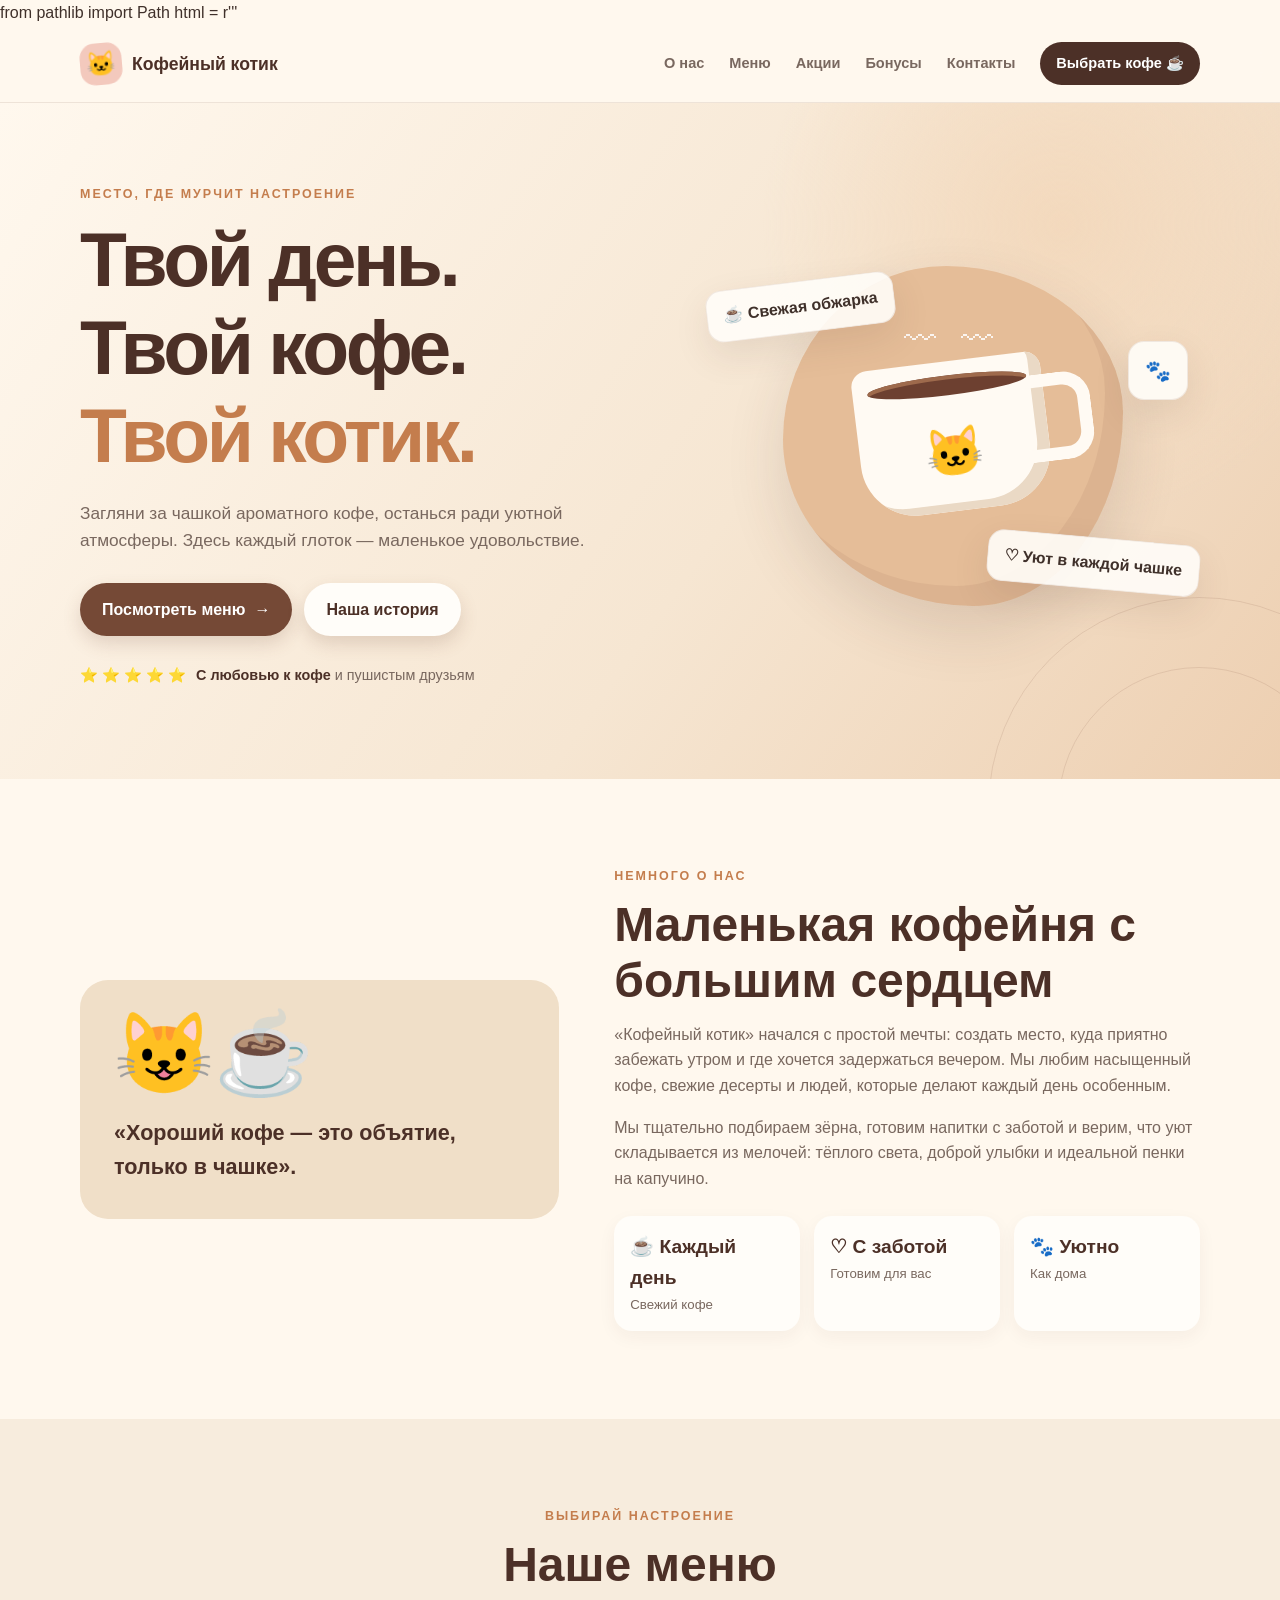
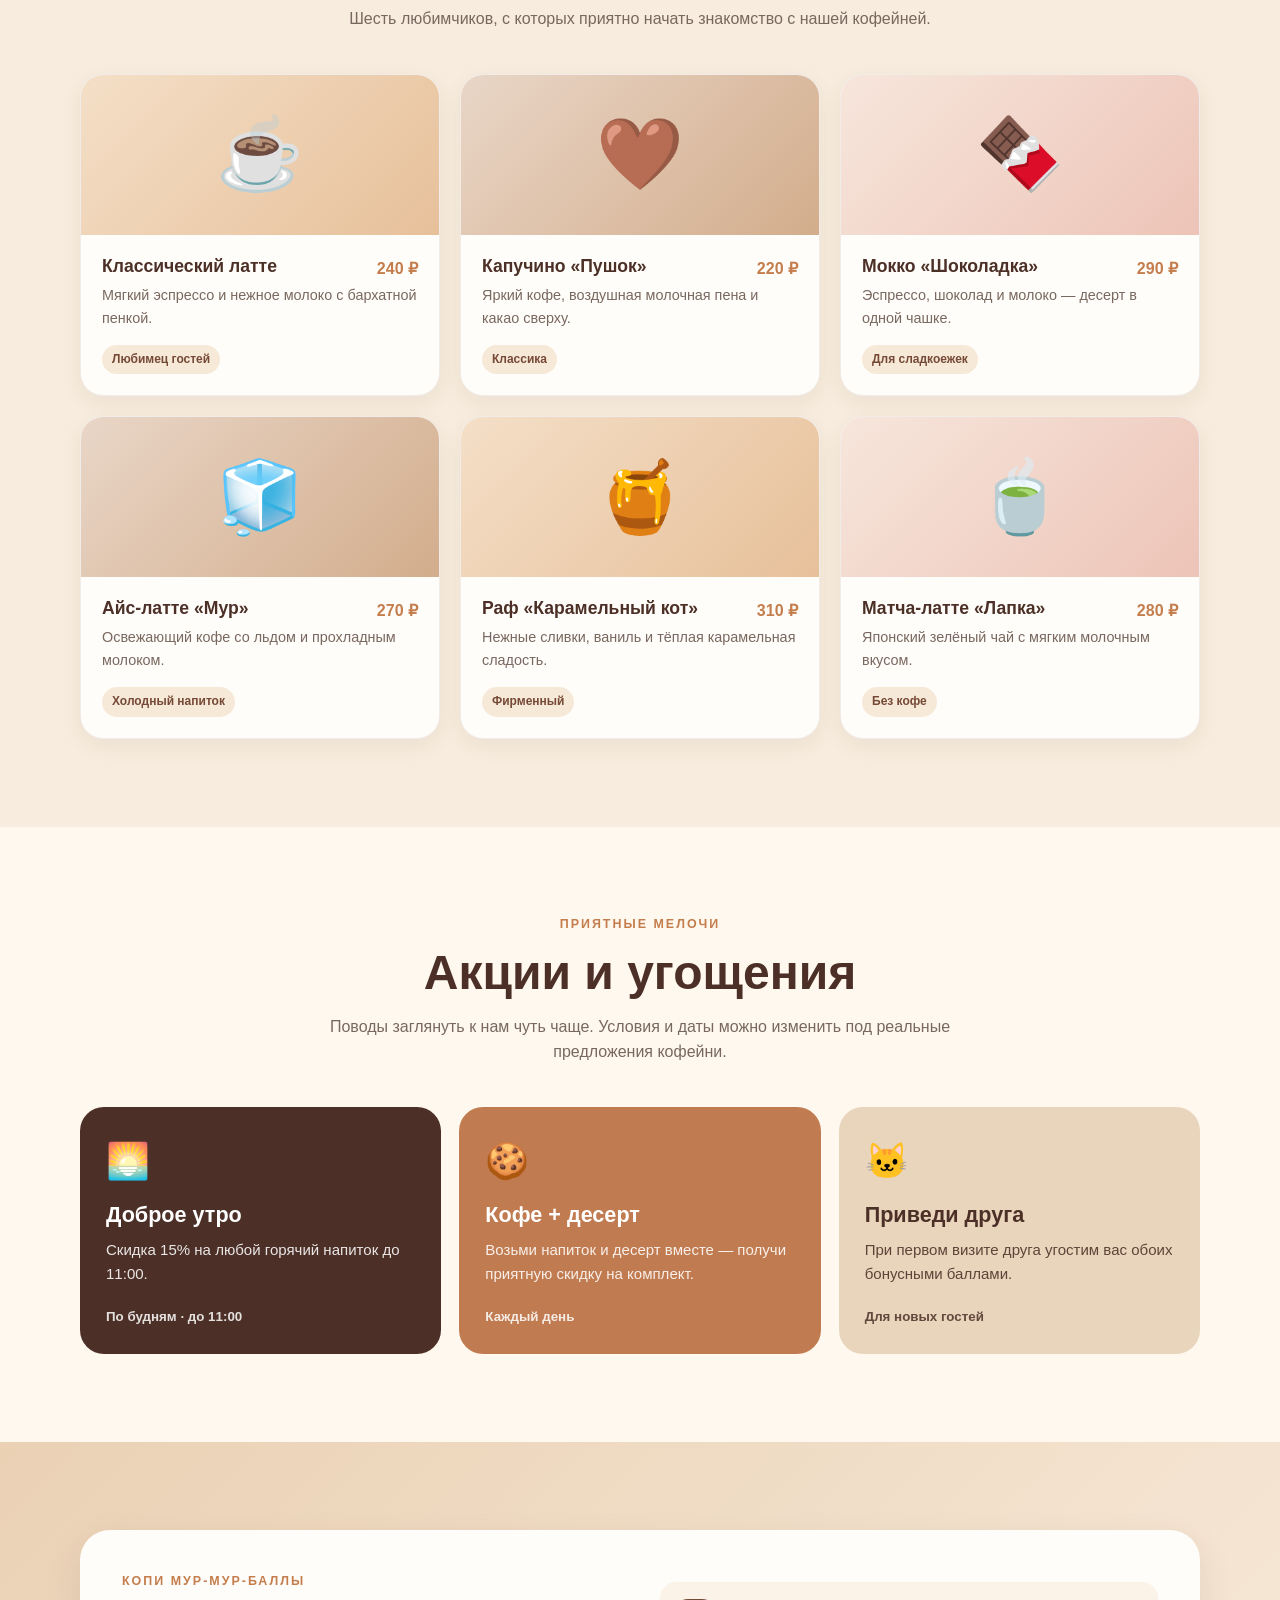
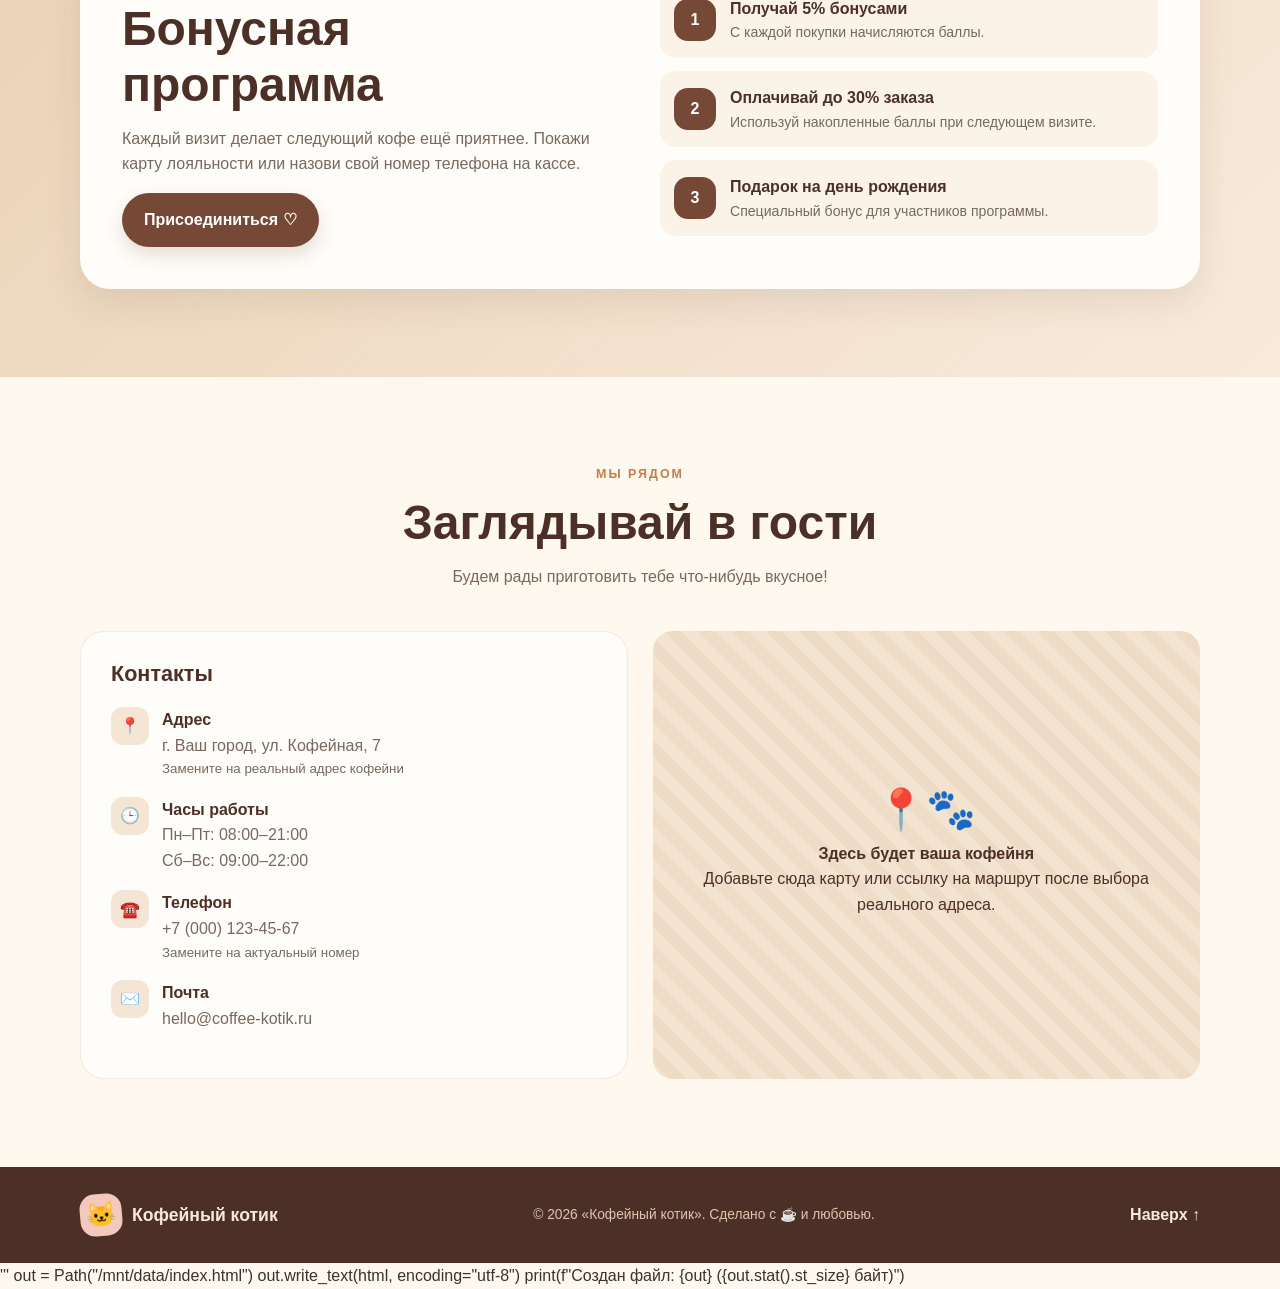
==== index.html @ dae05021 "Исходная версия сайта" ====
from pathlib import Path

html = r'''<!DOCTYPE html>
<html lang="ru">
<head>
  <meta charset="UTF-8">
  <meta name="viewport" content="width=device-width, initial-scale=1.0">
  <meta name="description" content="Кофейный котик — уютная кофейня с ароматным кофе, десертами и бонусами для гостей.">
  <meta name="theme-color" content="#fff8ee">
  <meta property="og:title" content="Кофейный котик — кофе с характером">
  <meta property="og:description" content="Кофейный котик — уютная кофейня с ароматным кофе, десертами и бонусами для гостей.">
  <meta property="og:type" content="website">
  <link rel="icon" href="data:image/svg+xml,<svg xmlns=%22http://www.w3.org/2000/svg%22 viewBox=%220 0 100 100%22><text y=%22.9em%22 font-size=%2290%22>🐱</text></svg>">
  <title>Кофейный котик — кофе с характером</title>
  <style>
    :root {
      --cream: #fff8ee;
      --beige: #f0dfc8;
      --sand: #e3c6a3;
      --brown: #4c3027;
      --coffee: #754936;
      --caramel: #c47d4d;
      --pink: #f3c9bd;
      --text: #3f302a;
      --muted: #79685f;
      --white: #fffdf9;
      --shadow: 0 14px 36px rgba(76, 48, 39, .10);
    }

    * { box-sizing: border-box; }
    html { scroll-behavior: smooth; scroll-padding-top: 88px; }
    body {
      margin: 0;
      background: var(--cream);
      color: var(--text);
      font-family: "Trebuchet MS", Arial, sans-serif;
      line-height: 1.6;
    }
    a { color: inherit; text-decoration: none; }
    button, a { -webkit-tap-highlight-color: transparent; }
    :focus-visible { outline: 3px solid var(--caramel); outline-offset: 3px; }
    .container { width: min(1120px, calc(100% - 40px)); margin: 0 auto; }
    .section { padding: 88px 0; }
    .section-heading { max-width: 650px; margin: 0 auto 42px; text-align: center; }
    .eyebrow {
      display: inline-block; margin-bottom: 10px; color: var(--caramel);
      font-size: .78rem; font-weight: 800; letter-spacing: .16em; text-transform: uppercase;
    }
    h1, h2, h3, p { margin-top: 0; }
    h1, h2, h3 { line-height: 1.15; }
    h2 { margin-bottom: 14px; color: var(--brown); font-size: clamp(2rem, 4vw, 3rem); }
    .section-heading p { color: var(--muted); margin-bottom: 0; }
    .btn {
      display: inline-flex; align-items: center; justify-content: center; gap: 9px;
      padding: 14px 22px; border: 0; border-radius: 999px;
      background: var(--coffee); color: white; font-weight: 800; cursor: pointer;
      box-shadow: 0 8px 18px rgba(117, 73, 54, .18);
      transition: transform .25s ease, background .25s ease, box-shadow .25s ease;
    }
    .btn:hover { transform: translateY(-3px); background: var(--brown); box-shadow: 0 12px 24px rgba(76,48,39,.22); }
    .btn-light { background: var(--white); color: var(--brown); }
    .btn-light:hover { background: var(--beige); color: var(--brown); }
    .site-header {
      position: sticky; top: 0; z-index: 1000; background: rgba(255,248,238,.94);
      border-bottom: 1px solid rgba(117,73,54,.12); backdrop-filter: blur(14px);
    }
    .nav-wrap { min-height: 76px; display: flex; align-items: center; justify-content: space-between; gap: 24px; }
    .brand { display: inline-flex; align-items: center; gap: 10px; color: var(--brown); font-size: 1.1rem; font-weight: 900; white-space: nowrap; }
    .brand-mark {
      display: grid; place-items: center; width: 42px; height: 42px; border-radius: 15px;
      background: var(--pink); font-size: 1.5rem; transform: rotate(-5deg);
    }
    .nav-links { display: flex; align-items: center; gap: clamp(12px, 2vw, 25px); }
    .nav-links a { font-size: .91rem; font-weight: 700; color: var(--muted); transition: color .2s ease; }
    .nav-links a:hover { color: var(--caramel); }
    .nav-links .nav-cta { padding: 10px 16px; border-radius: 99px; background: var(--brown); color: white; }
    .nav-links .nav-cta:hover { background: var(--caramel); color: #fff; }
    .hero {
      position: relative; overflow: hidden; padding: 82px 0 92px;
      background: radial-gradient(circle at 83% 18%, #f3d9bd 0, transparent 25%),
                  linear-gradient(125deg, #fff8ee 0%, #f6e6d2 58%, #edcfb1 100%);
    }
    .hero::before, .hero::after {
      position: absolute; content: ""; border: 1px solid rgba(117,73,54,.13); border-radius: 50%;
      pointer-events: none;
    }
    .hero::before { width: 420px; height: 420px; right: -130px; bottom: -240px; }
    .hero::after { width: 280px; height: 280px; right: -60px; bottom: -170px; }
    .hero-grid { display: grid; grid-template-columns: 1.08fr .92fr; align-items: center; gap: 45px; position: relative; z-index: 1; }
    .hero h1 { max-width: 650px; margin-bottom: 20px; color: var(--brown); font-size: clamp(2.8rem, 6vw, 5.3rem); letter-spacing: -.045em; }
    .hero h1 span { color: var(--caramel); }
    .hero-copy { max-width: 520px; margin-bottom: 28px; color: var(--muted); font-size: 1.08rem; }
    .hero-actions { display: flex; flex-wrap: wrap; gap: 12px; }
    .hero-note { display: flex; align-items: center; gap: 10px; margin-top: 28px; color: var(--muted); font-size: .9rem; }
    .hero-note strong { color: var(--brown); }
    .hero-art { min-height: 390px; display: grid; place-items: center; position: relative; }
    .coffee-illustration {
      width: min(340px, 82vw); aspect-ratio: 1; display: grid; place-items: center;
      position: relative; border-radius: 48% 52% 44% 56% / 51% 43% 57% 49%;
      background: #e5bd98; box-shadow: inset -18px -20px 0 rgba(117,73,54,.08), 0 24px 60px rgba(76,48,39,.14);
      animation: float 5s ease-in-out infinite;
    }
    .cup { position: relative; width: 190px; height: 150px; border-radius: 16px 16px 55px 55px; background: #fffaf3; box-shadow: inset -12px -8px 0 #ead9c5; transform: rotate(-7deg); }
    .cup::before { content: ""; position: absolute; right: -46px; top: 24px; width: 55px; height: 62px; border: 13px solid #fffaf3; border-left: 0; border-radius: 0 28px 28px 0; }
    .cup::after { content: ""; position: absolute; top: 14px; left: 15px; right: 15px; height: 20px; border-radius: 50%; background: #6d4030; box-shadow: inset 0 4px 0 #9e6a4c; }
    .cat-face { position: absolute; top: 54px; left: 0; right: 0; text-align: center; font-size: 3rem; }
    .steam { position: absolute; top: 48px; left: 50%; color: rgba(255,255,255,.85); font-size: 2rem; letter-spacing: 8px; transform: translateX(-50%); }
    .floating-label { position: absolute; padding: 12px 16px; border: 1px solid rgba(117,73,54,.1); border-radius: 16px; background: rgba(255,253,249,.9); box-shadow: var(--shadow); font-weight: 800; }
    .label-one { top: 40px; left: 0; transform: rotate(-7deg); }
    .label-two { right: 0; bottom: 42px; transform: rotate(5deg); }
    .label-three { top: 100px; right: 12px; font-size: 1.3rem; }
    .about-grid { display: grid; grid-template-columns: .9fr 1.1fr; gap: 55px; align-items: center; }
    .about-card { padding: 34px; border-radius: 28px; background: var(--beige); position: relative; overflow: hidden; }
    .about-card .big-cat { font-size: 5rem; line-height: 1; }
    .about-card blockquote { margin: 22px 0 0; color: var(--brown); font-size: 1.35rem; font-weight: 800; }
    .about-copy p { color: var(--muted); }
    .features { display: grid; grid-template-columns: repeat(3, 1fr); gap: 14px; margin-top: 25px; }
    .feature { padding: 16px; border-radius: 18px; background: var(--white); box-shadow: 0 6px 18px rgba(76,48,39,.05); }
    .feature b { display: block; color: var(--brown); font-size: 1.2rem; }
    .feature span { color: var(--muted); font-size: .83rem; }
    .menu-section { background: #f7ecdd; }
    .menu-grid { display: grid; grid-template-columns: repeat(3, 1fr); gap: 20px; }
    .drink-card { overflow: hidden; border: 1px solid rgba(117,73,54,.09); border-radius: 23px; background: var(--white); box-shadow: 0 7px 22px rgba(76,48,39,.06); transition: transform .25s ease, box-shadow .25s ease; }
    .drink-card:hover { transform: translateY(-7px); box-shadow: var(--shadow); }
    .drink-art { height: 160px; display: grid; place-items: center; background: linear-gradient(135deg, #f4dfc7, #e7c09a); font-size: 4.4rem; }
    .drink-card:nth-child(2n) .drink-art { background: linear-gradient(135deg, #e9d6c7, #d3ad8c); }
    .drink-card:nth-child(3n) .drink-art { background: linear-gradient(135deg, #f7e6dc, #edc4b7); }
    .drink-info { padding: 21px; }
    .drink-title-row { display: flex; justify-content: space-between; align-items: start; gap: 12px; }
    .drink-info h3 { margin-bottom: 8px; color: var(--brown); font-size: 1.1rem; }
    .price { color: var(--caramel); font-weight: 900; white-space: nowrap; }
    .drink-info p { min-height: 48px; margin-bottom: 0; color: var(--muted); font-size: .9rem; }
    .tag { display: inline-block; margin-top: 13px; padding: 5px 10px; border-radius: 99px; background: #f7e9d8; color: var(--coffee); font-size: .75rem; font-weight: 800; }
    .promos-grid { display: grid; grid-template-columns: repeat(3, 1fr); gap: 18px; }
    .promo { min-height: 245px; display: flex; flex-direction: column; align-items: flex-start; padding: 26px; border-radius: 24px; background: var(--brown); color: white; overflow: hidden; position: relative; }
    .promo:nth-child(2) { background: #c17b50; }
    .promo:nth-child(3) { background: #e9d4bc; color: var(--brown); }
    .promo .promo-icon { font-size: 2.2rem; margin-bottom: 14px; }
    .promo h3 { margin-bottom: 10px; font-size: 1.35rem; }
    .promo p { margin-bottom: 0; opacity: .88; font-size: .94rem; }
    .promo small { margin-top: auto; padding-top: 20px; font-weight: 800; opacity: .85; }
    .loyalty { background: linear-gradient(135deg, #ead1b4, #f8ebdc); }
    .loyalty-box { display: grid; grid-template-columns: 1fr 1fr; align-items: center; gap: 40px; padding: 42px; border-radius: 30px; background: var(--white); box-shadow: var(--shadow); }
    .loyalty-box p { color: var(--muted); }
    .loyalty-list { display: grid; gap: 13px; }
    .loyalty-step { display: flex; gap: 14px; align-items: center; padding: 14px; border-radius: 16px; background: #fbf2e8; }
    .step-number { flex: 0 0 42px; width: 42px; height: 42px; display: grid; place-items: center; border-radius: 14px; background: var(--coffee); color: white; font-weight: 900; }
    .loyalty-step b { display: block; color: var(--brown); }
    .loyalty-step span { color: var(--muted); font-size: .88rem; }
    .contacts-grid { display: grid; grid-template-columns: 1fr 1fr; gap: 25px; }
    .contact-card { padding: 30px; border: 1px solid rgba(117,73,54,.1); border-radius: 24px; background: var(--white); }
    .contact-card h3 { margin-bottom: 20px; color: var(--brown); font-size: 1.35rem; }
    .contact-line { display: flex; gap: 13px; margin: 17px 0; color: var(--muted); }
    .contact-line .icon { flex: 0 0 38px; width: 38px; height: 38px; display: grid; place-items: center; border-radius: 12px; background: #f4e5d4; }
    .contact-line b { display: block; color: var(--brown); }
    .map-placeholder { min-height: 230px; display: grid; place-items: center; text-align: center; padding: 24px; border-radius: 20px; background: repeating-linear-gradient(45deg, #f3e4d2, #f3e4d2 12px, #eedcc7 12px, #eedcc7 24px); color: var(--brown); }
    .map-placeholder span { display: block; font-size: 2.5rem; }
    .footer { padding: 27px 0; background: var(--brown); color: #f8e9d8; }
    .footer .brand { color: #f8e9d8; }
    .footer-inner { display: flex; align-items: center; justify-content: space-between; gap: 18px; }
    .footer p { margin: 0; color: #ddc5b0; font-size: .86rem; }
    .footer a { font-weight: 800; }
    .footer a:hover { color: white; }
    .reveal { animation: rise-in .7s ease both; }
    @keyframes float { 0%,100% { transform: translateY(0) rotate(-2deg); } 50% { transform: translateY(-12px) rotate(2deg); } }
    @keyframes rise-in { from { opacity: 0; transform: translateY(18px); } to { opacity: 1; transform: translateY(0); } }

    @media (max-width: 900px) {
      html { scroll-padding-top: 120px; }
      .nav-wrap { align-items: flex-start; flex-direction: column; gap: 8px; padding: 13px 0; }
      .nav-links { width: 100%; gap: 17px; overflow-x: auto; padding: 3px 0 7px; }
      .nav-links a { white-space: nowrap; font-size: .86rem; }
      .hero-grid { grid-template-columns: 1fr  .8fr; gap: 20px; }
      .hero-art { min-height: 320px; }
      .menu-grid, .promos-grid { grid-template-columns: repeat(2, 1fr); }
      .promos-grid .promo:last-child { grid-column: 1 / -1; min-height: 200px; }
    }
    @media (max-width: 650px) {
      .container { width: min(100% - 28px, 520px); }
      .section { padding: 62px 0; }
      .nav-wrap { min-height: auto; }
      .brand { font-size: 1rem; }
      .brand-mark { width: 36px; height: 36px; }
      .nav-links { gap: 16px; }
      .nav-links .nav-cta { padding: 8px 12px; }
      .hero { padding: 55px 0 62px; }
      .hero-grid, .about-grid, .loyalty-box, .contacts-grid { grid-template-columns: 1fr; }
      .hero h1 { font-size: clamp(2.6rem, 12vw, 4rem); }
      .hero-copy { font-size: 1rem; }
      .hero-art { min-height: 300px; margin-top: 5px; }
      .coffee-illustration { width: 260px; }
      .cup { transform: scale(.82) rotate(-7deg); }
      .label-one { left: 2px; top: 22px; }
      .label-two { right: 0; bottom: 20px; }
      .label-three { right: 0; top: 62px; }
      .about-card { padding: 26px; }
      .features { gap: 8px; }
      .feature { padding: 12px; }
      .feature b { font-size: 1rem; }
      .feature span { font-size: .75rem; }
      .menu-grid, .promos-grid { grid-template-columns: 1fr; }
      .promos-grid .promo:last-child { grid-column: auto; }
      .drink-art { height: 145px; }
      .loyalty-box { padding: 24px; gap: 20px; }
      .contact-card { padding: 23px; }
      .footer-inner { align-items: flex-start; flex-direction: column; }
    }
    @media (prefers-reduced-motion: reduce) {
      *, *::before, *::after { scroll-behavior: auto !important; animation-duration: .01ms !important; animation-iteration-count: 1 !important; transition-duration: .01ms !important; }
    }
  </style>
</head>
<body>
  <header class="site-header">
    <div class="container nav-wrap">
      <a class="brand" href="#home" aria-label="Кофейный котик — на главную">
        <span class="brand-mark">🐱</span><span>Кофейный котик</span>
      </a>
      <nav class="nav-links" aria-label="Главная навигация">
        <a href="#about">О нас</a>
        <a href="#menu">Меню</a>
        <a href="#promotions">Акции</a>
        <a href="#loyalty">Бонусы</a>
        <a href="#contacts">Контакты</a>
        <a class="nav-cta" href="#menu">Выбрать кофе ☕</a>
      </nav>
    </div>
  </header>

  <main>
    <section class="hero" id="home">
      <div class="container hero-grid">
        <div class="reveal">
          <span class="eyebrow">Место, где мурчит настроение</span>
          <h1>Твой день.<br>Твой кофе.<br><span>Твой котик.</span></h1>
          <p class="hero-copy">Загляни за чашкой ароматного кофе, останься ради уютной атмосферы. Здесь каждый глоток — маленькое удовольствие.</p>
          <div class="hero-actions">
            <a class="btn" href="#menu">Посмотреть меню <span>→</span></a>
            <a class="btn btn-light" href="#about">Наша история</a>
          </div>
          <div class="hero-note"><span>⭐ ⭐ ⭐ ⭐ ⭐</span><span><strong>С любовью к кофе</strong> и пушистым друзьям</span></div>
        </div>
        <div class="hero-art" aria-label="Иллюстрация чашки кофе с котиком">
          <div class="coffee-illustration">
            <span class="steam">〰 〰</span>
            <div class="cup"><div class="cat-face">🐱</div></div>
          </div>
          <div class="floating-label label-one">☕ Свежая обжарка</div>
          <div class="floating-label label-two">♡ Уют в каждой чашке</div>
          <div class="floating-label label-three">🐾</div>
        </div>
      </div>
    </section>

    <section class="section" id="about">
      <div class="container about-grid">
        <div class="about-card">
          <div class="big-cat">😺☕</div>
          <blockquote>«Хороший кофе — это объятие, только в чашке».</blockquote>
        </div>
        <div class="about-copy">
          <span class="eyebrow">Немного о нас</span>
          <h2>Маленькая кофейня с большим сердцем</h2>
          <p>«Кофейный котик» начался с простой мечты: создать место, куда приятно забежать утром и где хочется задержаться вечером. Мы любим насыщенный кофе, свежие десерты и людей, которые делают каждый день особенным.</p>
          <p>Мы тщательно подбираем зёрна, готовим напитки с заботой и верим, что уют складывается из мелочей: тёплого света, доброй улыбки и идеальной пенки на капучино.</p>
          <div class="features">
            <div class="feature"><b>☕ Каждый день</b><span>Свежий кофе</span></div>
            <div class="feature"><b>♡ С заботой</b><span>Готовим для вас</span></div>
            <div class="feature"><b>🐾 Уютно</b><span>Как дома</span></div>
          </div>
        </div>
      </div>
    </section>

    <section class="section menu-section" id="menu">
      <div class="container">
        <div class="section-heading">
          <span class="eyebrow">Выбирай настроение</span>
          <h2>Наше меню</h2>
          <p>Шесть любимчиков, с которых приятно начать знакомство с нашей кофейней.</p>
        </div>
        <div class="menu-grid">
          <article class="drink-card">
            <div class="drink-art">☕</div>
            <div class="drink-info"><div class="drink-title-row"><h3>Классический латте</h3><span class="price">240 ₽</span></div><p>Мягкий эспрессо и нежное молоко с бархатной пенкой.</p><span class="tag">Любимец гостей</span></div>
          </article>
          <article class="drink-card">
            <div class="drink-art">🤎</div>
            <div class="drink-info"><div class="drink-title-row"><h3>Капучино «Пушок»</h3><span class="price">220 ₽</span></div><p>Яркий кофе, воздушная молочная пена и какао сверху.</p><span class="tag">Классика</span></div>
          </article>
          <article class="drink-card">
            <div class="drink-art">🍫</div>
            <div class="drink-info"><div class="drink-title-row"><h3>Мокко «Шоколадка»</h3><span class="price">290 ₽</span></div><p>Эспрессо, шоколад и молоко — десерт в одной чашке.</p><span class="tag">Для сладкоежек</span></div>
          </article>
          <article class="drink-card">
            <div class="drink-art">🧊</div>
            <div class="drink-info"><div class="drink-title-row"><h3>Айс-латте «Мур»</h3><span class="price">270 ₽</span></div><p>Освежающий кофе со льдом и прохладным молоком.</p><span class="tag">Холодный напиток</span></div>
          </article>
          <article class="drink-card">
            <div class="drink-art">🍯</div>
            <div class="drink-info"><div class="drink-title-row"><h3>Раф «Карамельный кот»</h3><span class="price">310 ₽</span></div><p>Нежные сливки, ваниль и тёплая карамельная сладость.</p><span class="tag">Фирменный</span></div>
          </article>
          <article class="drink-card">
            <div class="drink-art">🍵</div>
            <div class="drink-info"><div class="drink-title-row"><h3>Матча-латте «Лапка»</h3><span class="price">280 ₽</span></div><p>Японский зелёный чай с мягким молочным вкусом.</p><span class="tag">Без кофе</span></div>
          </article>
        </div>
      </div>
    </section>

    <section class="section" id="promotions">
      <div class="container">
        <div class="section-heading">
          <span class="eyebrow">Приятные мелочи</span>
          <h2>Акции и угощения</h2>
          <p>Поводы заглянуть к нам чуть чаще. Условия и даты можно изменить под реальные предложения кофейни.</p>
        </div>
        <div class="promos-grid">
          <article class="promo"><div class="promo-icon">🌅</div><h3>Доброе утро</h3><p>Скидка 15% на любой горячий напиток до 11:00.</p><small>По будням · до 11:00</small></article>
          <article class="promo"><div class="promo-icon">🍪</div><h3>Кофе + десерт</h3><p>Возьми напиток и десерт вместе — получи приятную скидку на комплект.</p><small>Каждый день</small></article>
          <article class="promo"><div class="promo-icon">🐱</div><h3>Приведи друга</h3><p>При первом визите друга угостим вас обоих бонусными баллами.</p><small>Для новых гостей</small></article>
        </div>
      </div>
    </section>

    <section class="section loyalty" id="loyalty">
      <div class="container loyalty-box">
        <div>
          <span class="eyebrow">Копи мур-мур-баллы</span>
          <h2>Бонусная программа</h2>
          <p>Каждый визит делает следующий кофе ещё приятнее. Покажи карту лояльности или назови свой номер телефона на кассе.</p>
          <a class="btn" href="#contacts">Присоединиться ♡</a>
        </div>
        <div class="loyalty-list">
          <div class="loyalty-step"><div class="step-number">1</div><div><b>Получай 5% бонусами</b><span>С каждой покупки начисляются баллы.</span></div></div>
          <div class="loyalty-step"><div class="step-number">2</div><div><b>Оплачивай до 30% заказа</b><span>Используй накопленные баллы при следующем визите.</span></div></div>
          <div class="loyalty-step"><div class="step-number">3</div><div><b>Подарок на день рождения</b><span>Специальный бонус для участников программы.</span></div></div>
        </div>
      </div>
    </section>

    <section class="section" id="contacts">
      <div class="container">
        <div class="section-heading">
          <span class="eyebrow">Мы рядом</span>
          <h2>Заглядывай в гости</h2>
          <p>Будем рады приготовить тебе что-нибудь вкусное!</p>
        </div>
        <div class="contacts-grid">
          <div class="contact-card">
            <h3>Контакты</h3>
            <div class="contact-line"><span class="icon">📍</span><div><b>Адрес</b>г. Ваш город, ул. Кофейная, 7 <br><small>Замените на реальный адрес кофейни</small></div></div>
            <div class="contact-line"><span class="icon">🕒</span><div><b>Часы работы</b>Пн–Пт: 08:00–21:00<br>Сб–Вс: 09:00–22:00</div></div>
            <div class="contact-line"><span class="icon">☎️</span><div><b>Телефон</b><a href="tel:+70001234567">+7 (000) 123-45-67</a> <br><small>Замените на актуальный номер</small></div></div>
            <div class="contact-line"><span class="icon">✉️</span><div><b>Почта</b><a href="mailto:hello@coffee-kotik.ru">hello@coffee-kotik.ru</a></div></div>
          </div>
          <div class="map-placeholder"><div><span>📍🐾</span><b>Здесь будет ваша кофейня</b><p>Добавьте сюда карту или ссылку на маршрут после выбора реального адреса.</p></div></div>
        </div>
      </div>
    </section>
  </main>

  <footer class="footer">
    <div class="container footer-inner">
      <a class="brand" href="#home"><span class="brand-mark">🐱</span><span>Кофейный котик</span></a>
      <p>© 2026 «Кофейный котик». Сделано с ☕ и любовью.</p>
      <a href="#home">Наверх ↑</a>
    </div>
  </footer>
</body>
</html>
'''

out = Path("/mnt/data/index.html")
out.write_text(html, encoding="utf-8")
print(f"Создан файл: {out} ({out.stat().st_size} байт)")
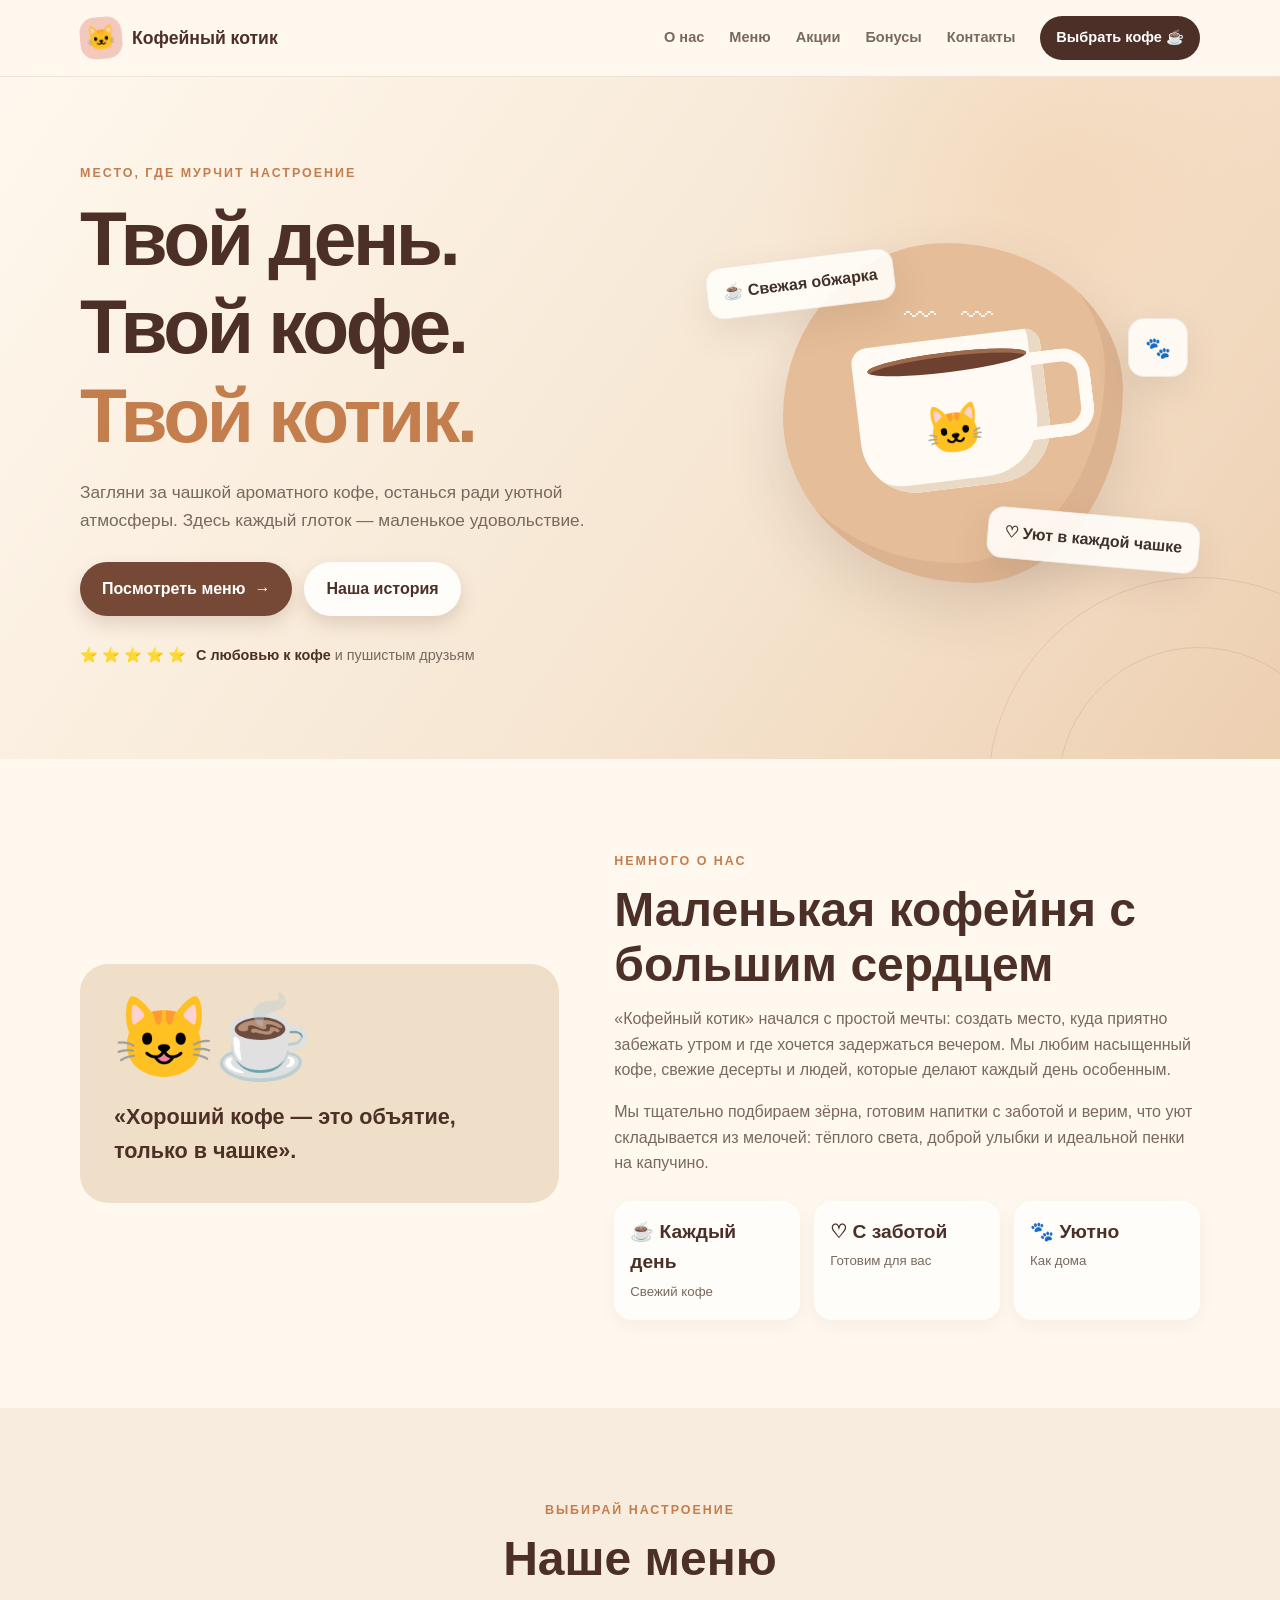
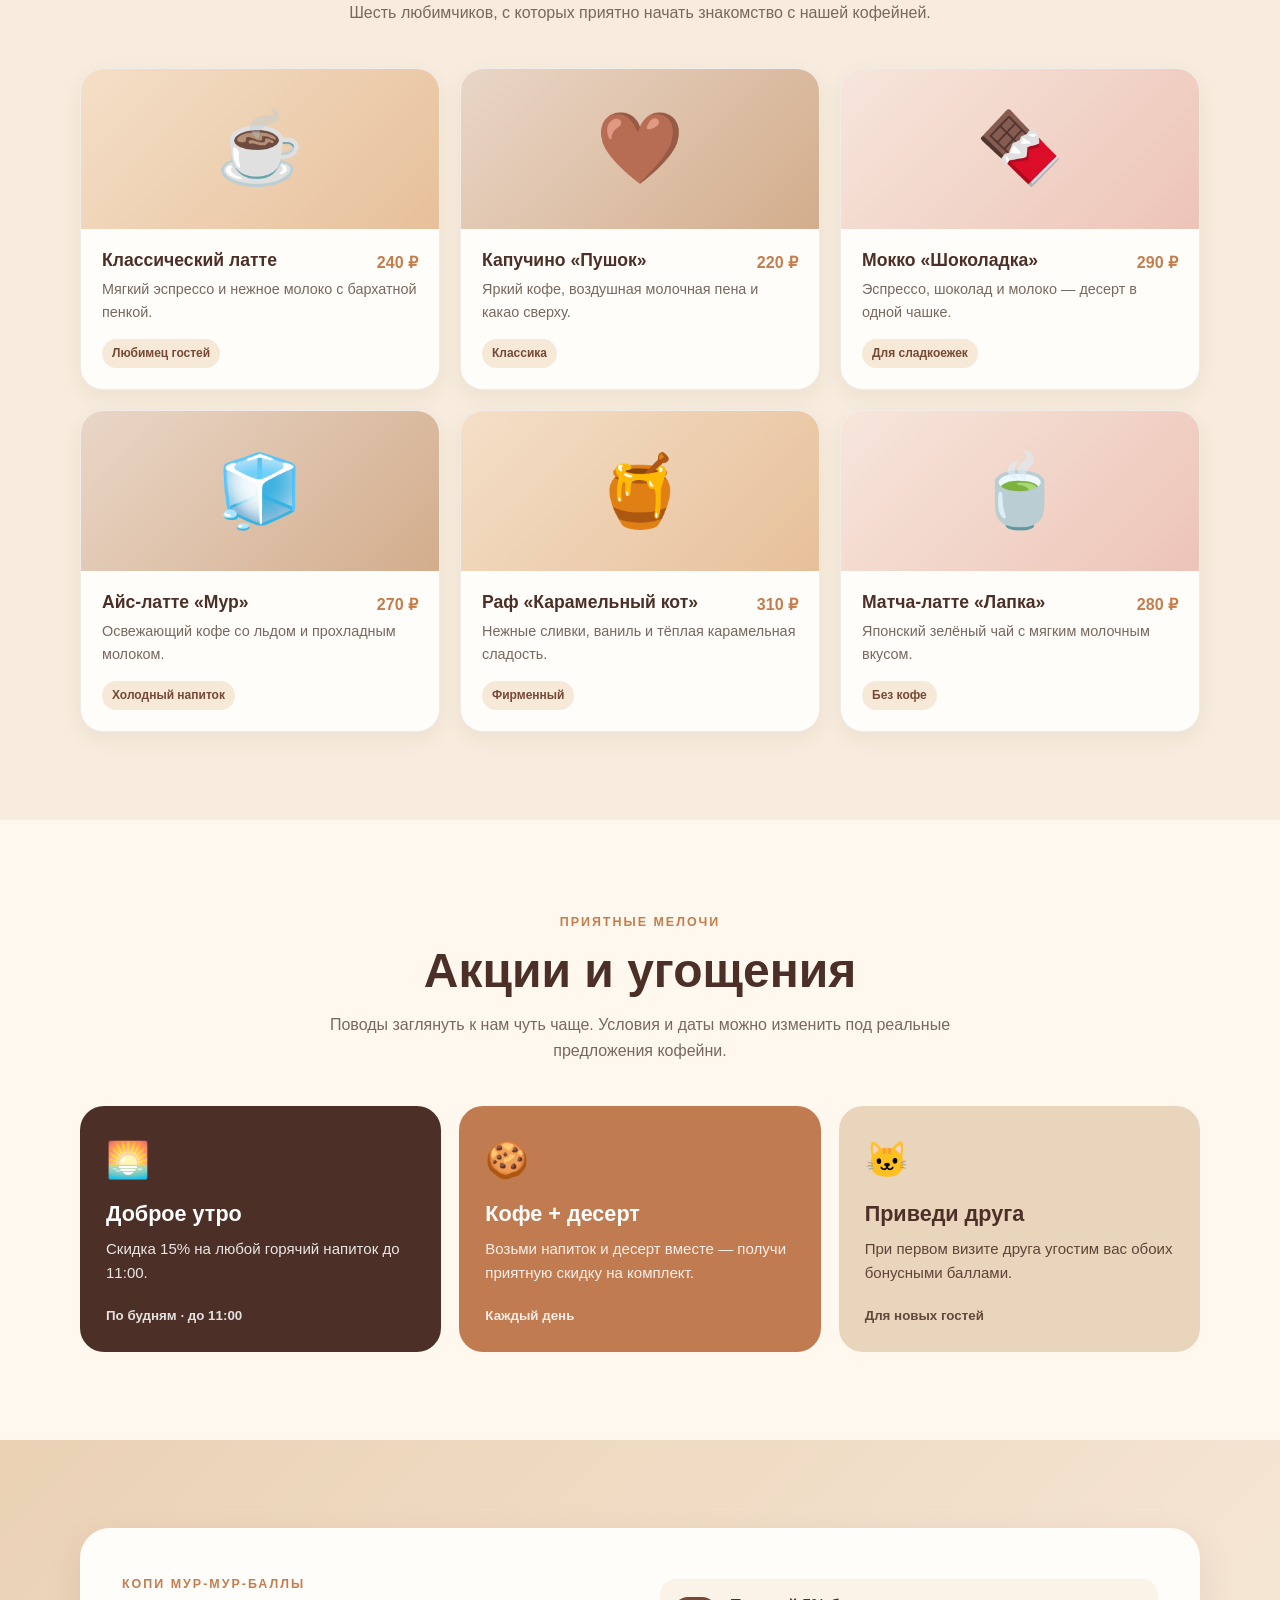
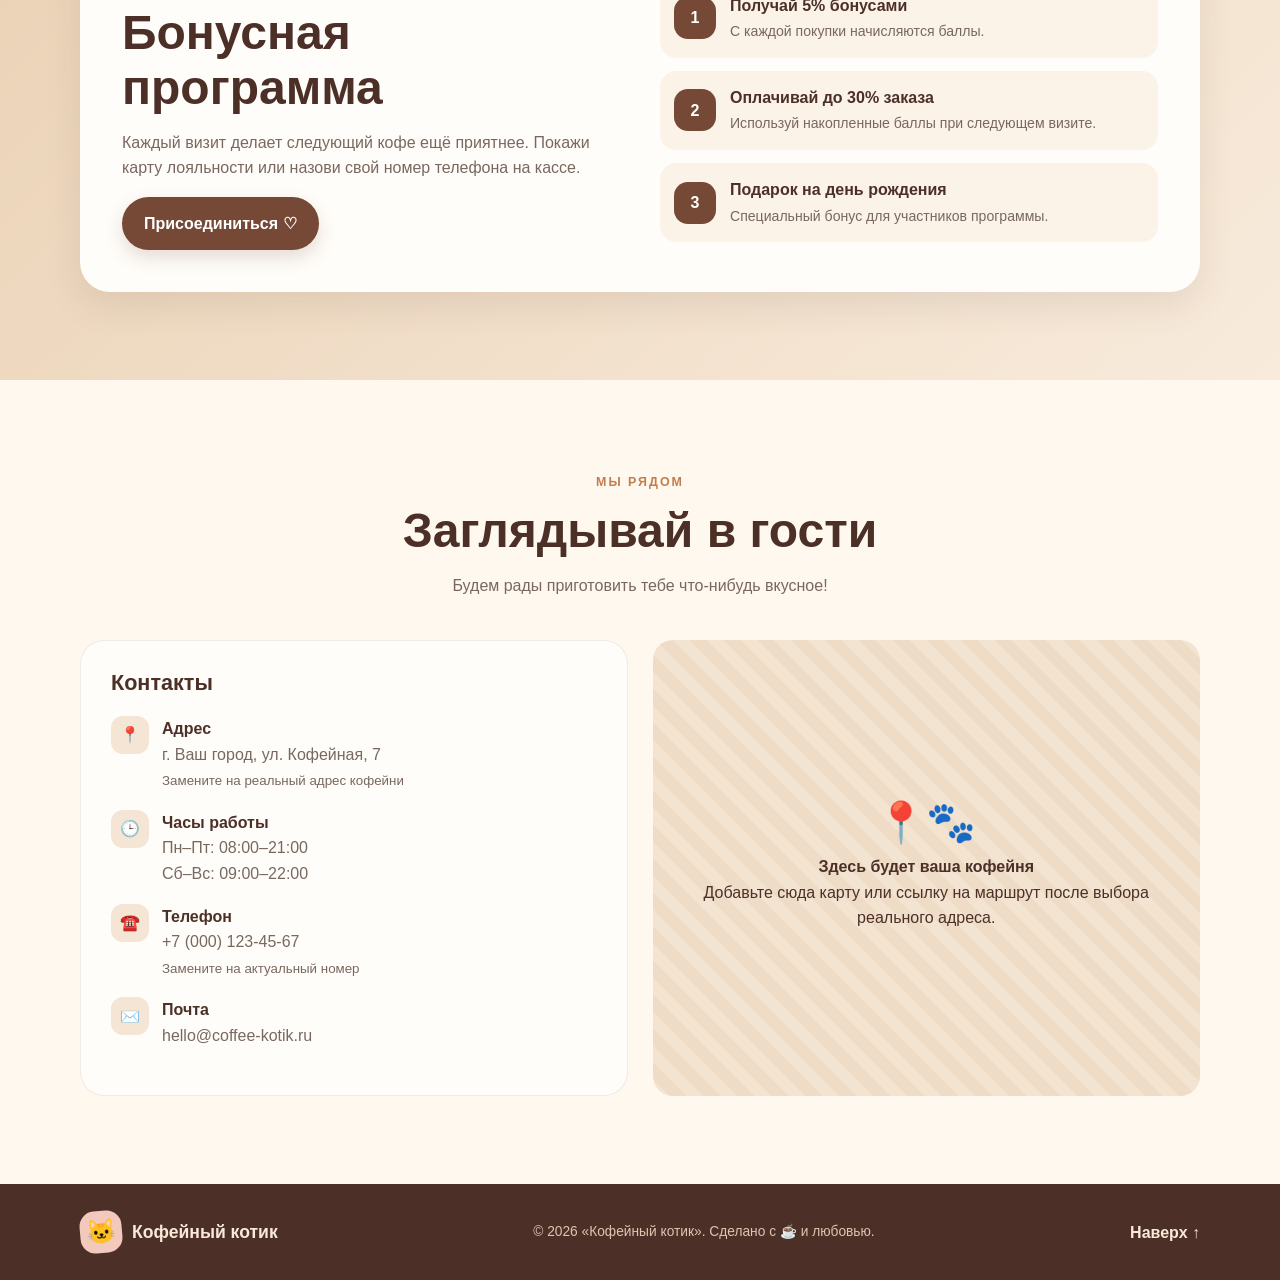
==== commit 11497fe4: "Update index.html" ====
--- a/index.html
+++ b/index.html
@@ -1,6 +1,4 @@
-from pathlib import Path
-
-html = r'''<!DOCTYPE html>
+<!DOCTYPE html>
 <html lang="ru">
 <head>
   <meta charset="UTF-8">
@@ -369,8 +367,3 @@
   </footer>
 </body>
 </html>
-'''
-
-out = Path("/mnt/data/index.html")
-out.write_text(html, encoding="utf-8")
-print(f"Создан файл: {out} ({out.stat().st_size} байт)")
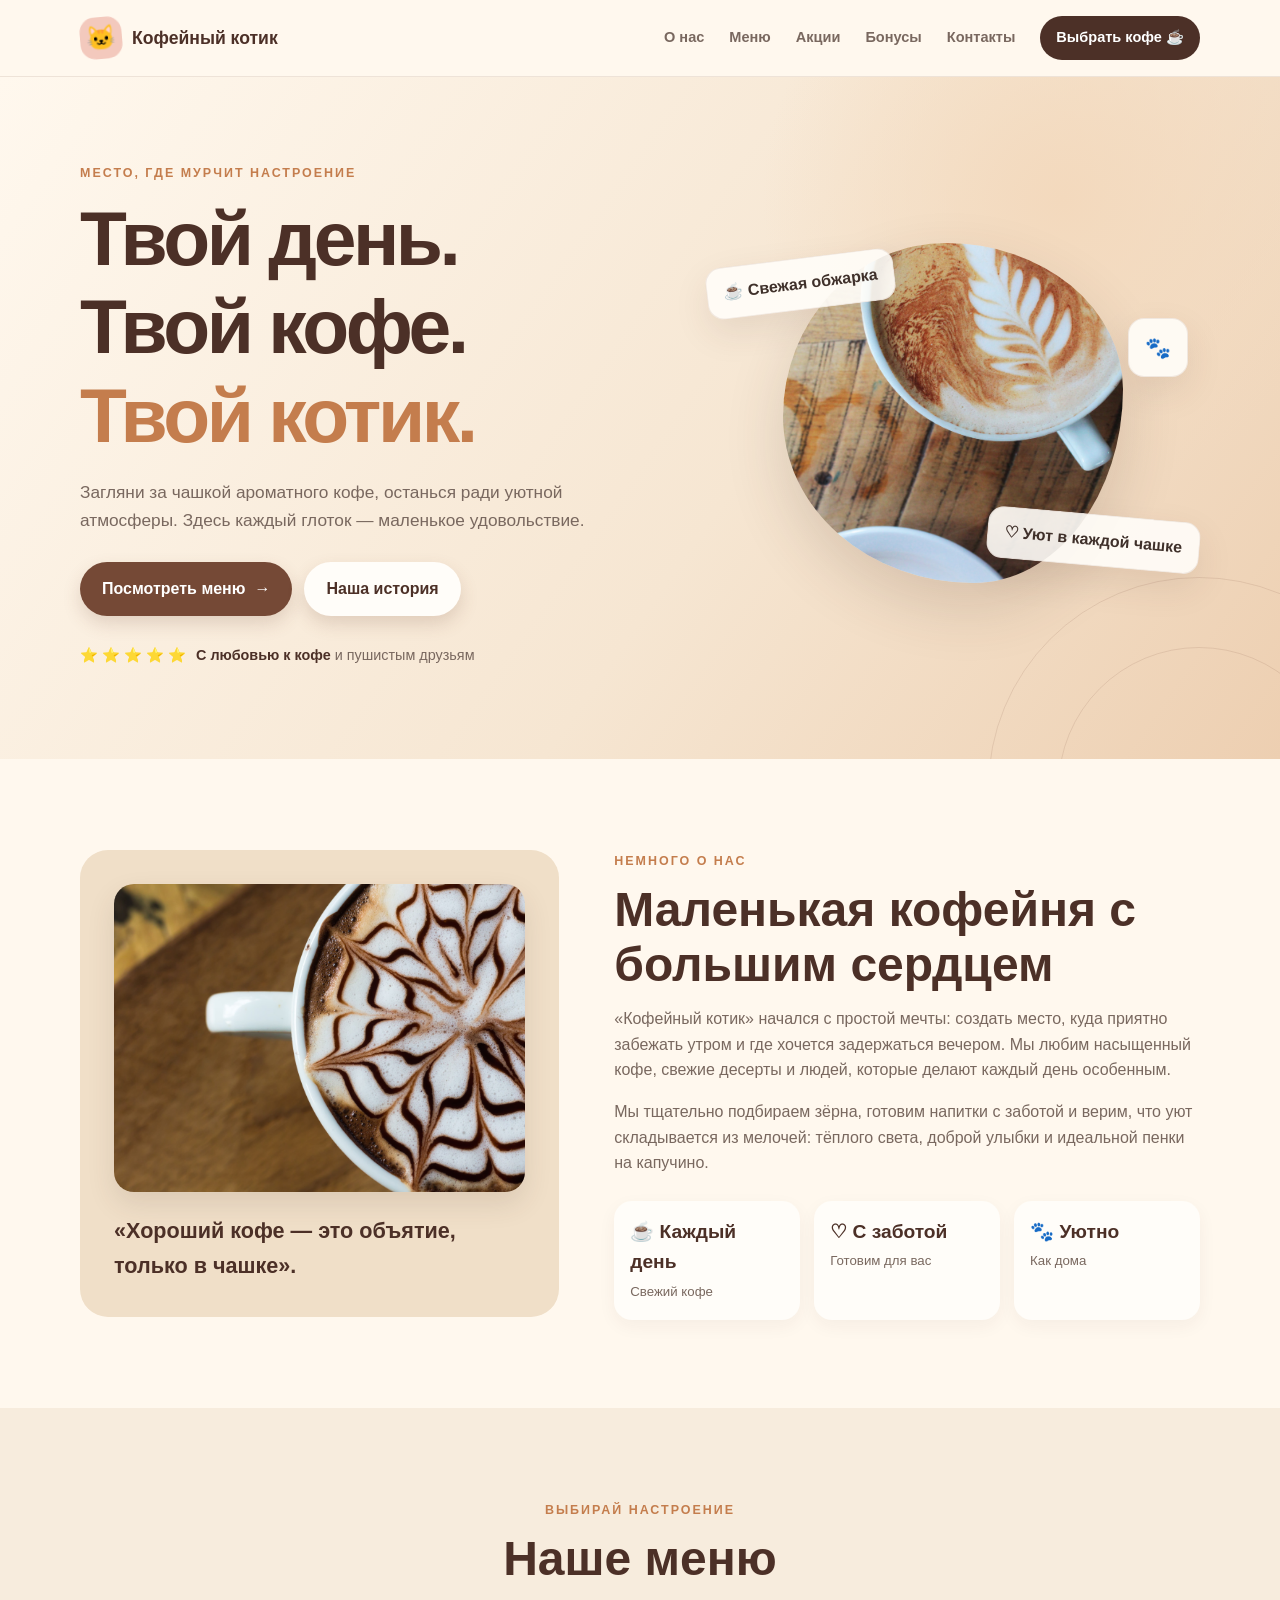
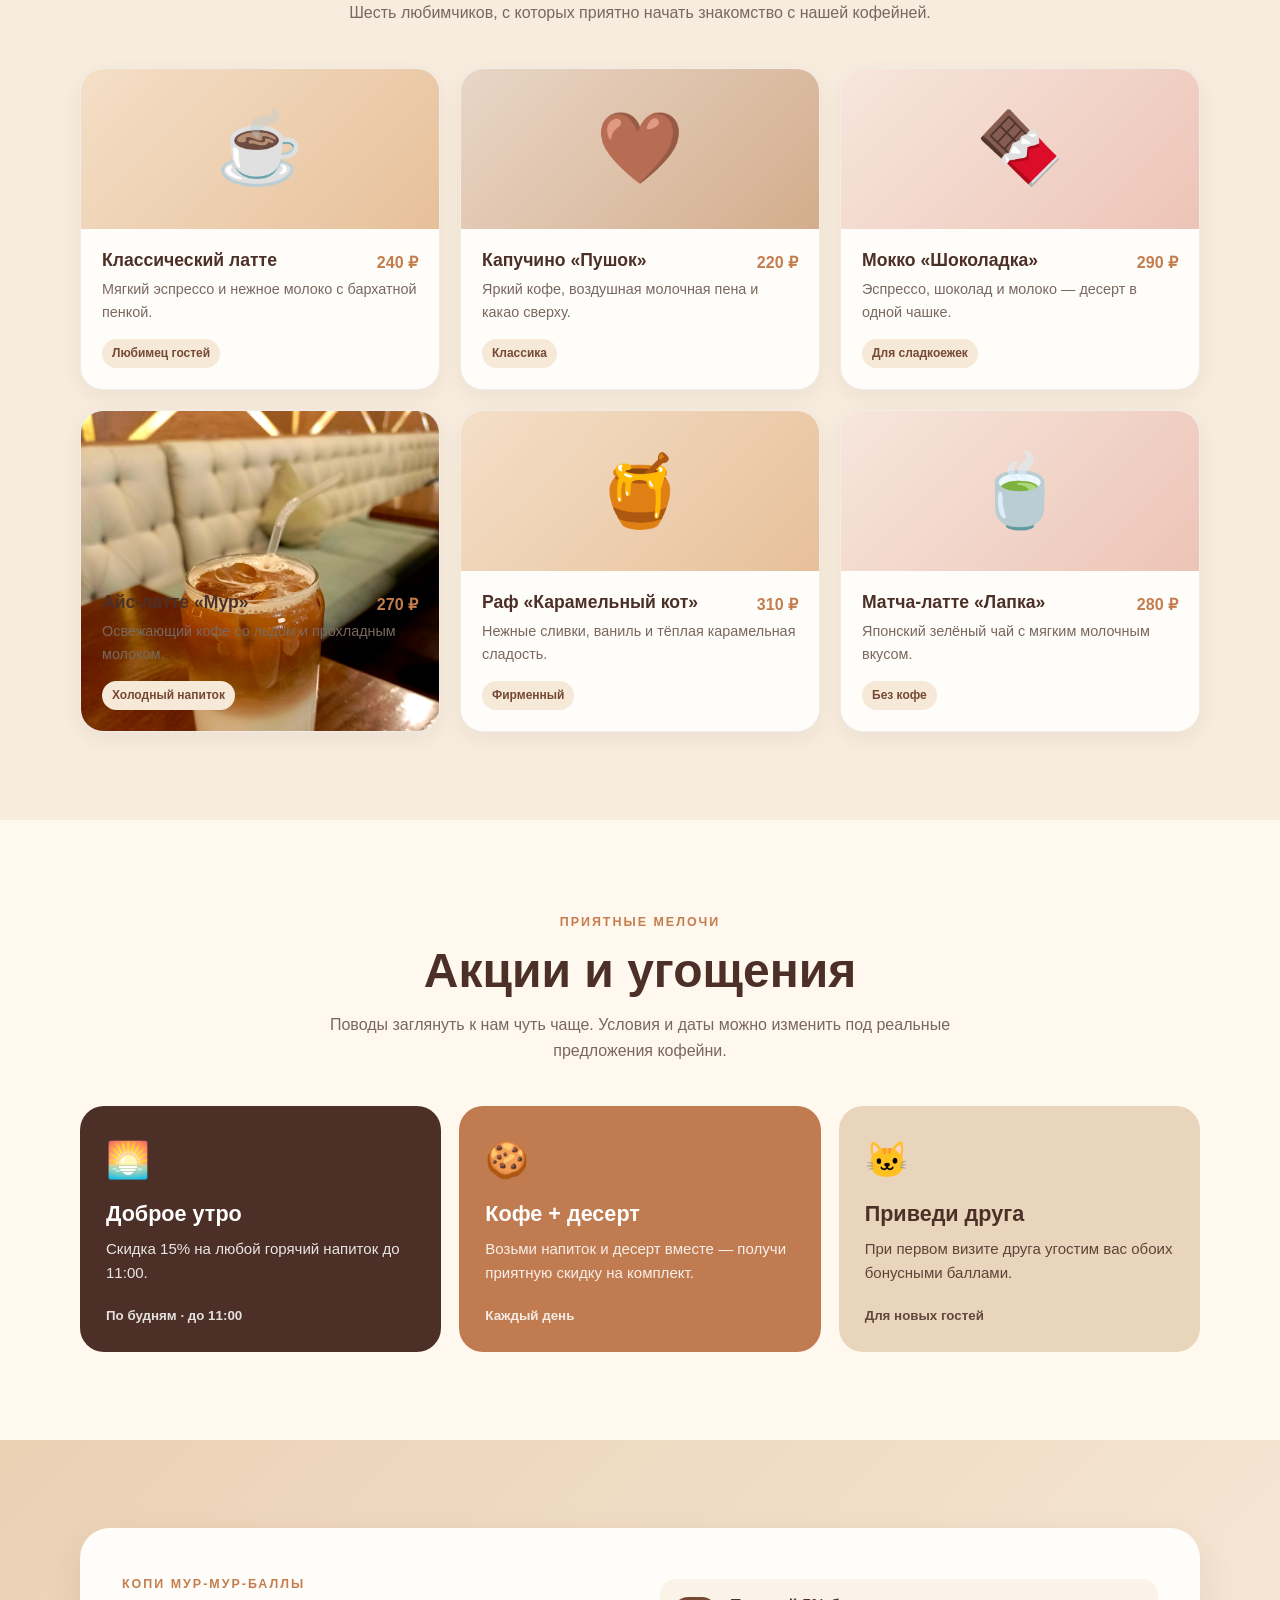
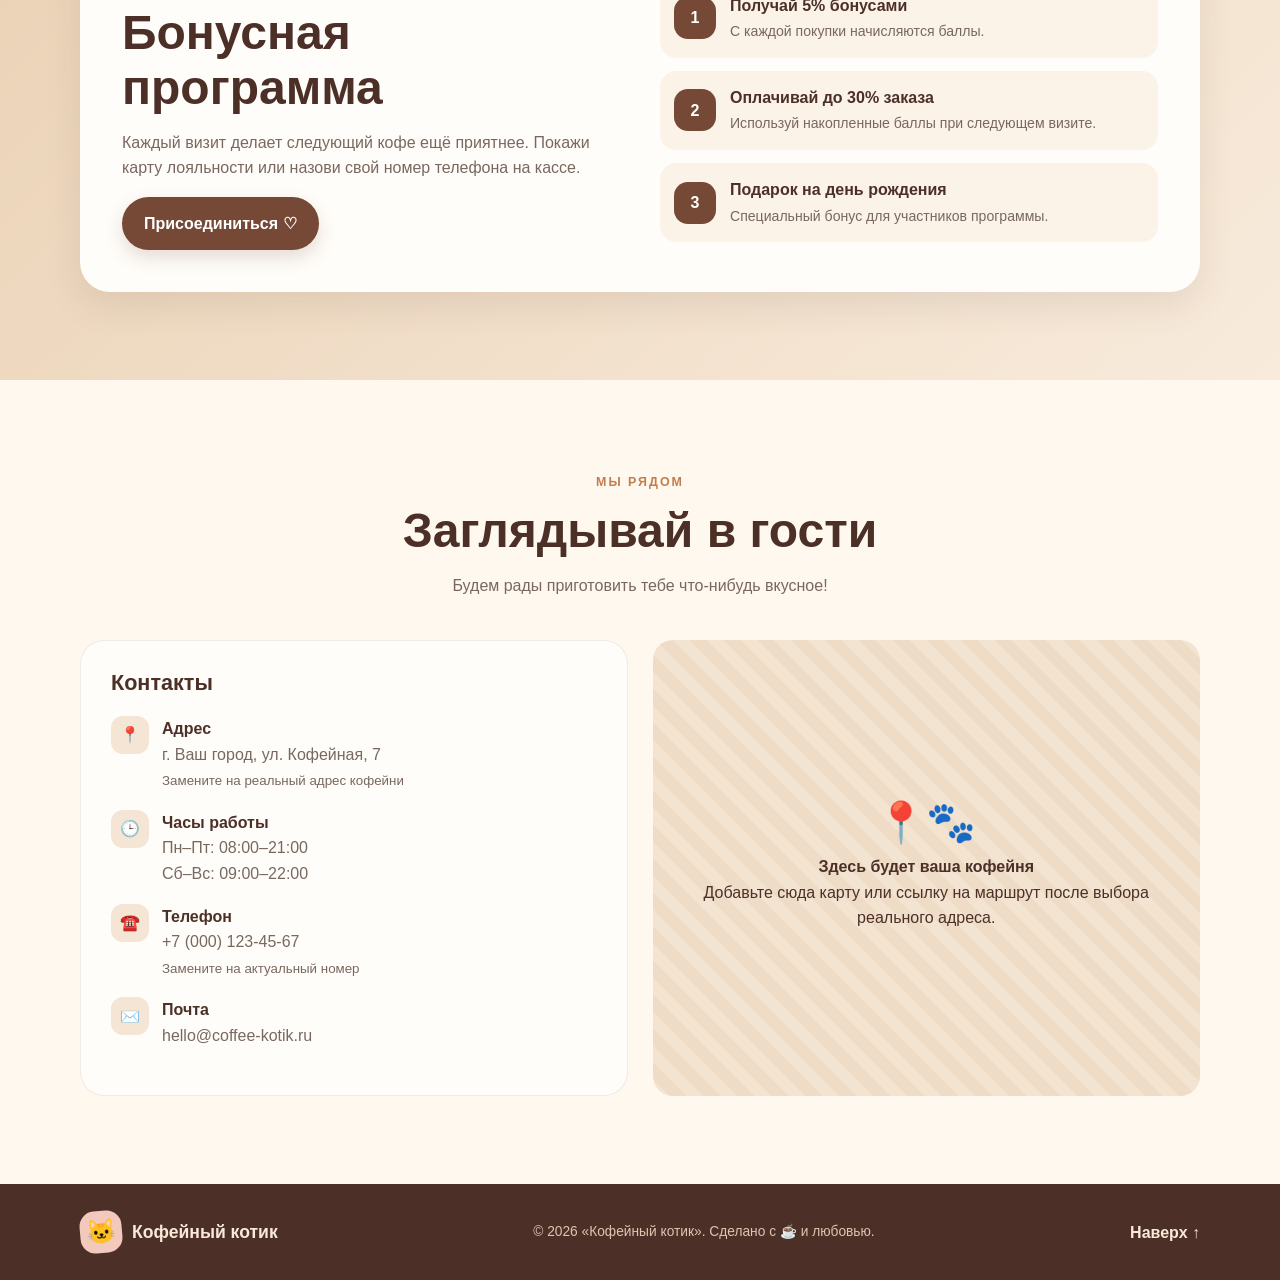
==== commit edc22824: "Добавлены фото" ====
--- a/index.html
+++ b/index.html
@@ -97,6 +97,18 @@
       position: relative; border-radius: 48% 52% 44% 56% / 51% 43% 57% 49%;
       background: #e5bd98; box-shadow: inset -18px -20px 0 rgba(117,73,54,.08), 0 24px 60px rgba(76,48,39,.14);
       animation: float 5s ease-in-out infinite;
+    }
+    .hero-photo {
+      width: min(340px, 82vw); aspect-ratio: 1; object-fit: cover; display: block;
+      border-radius: 48% 52% 44% 56% / 51% 43% 57% 49%;
+      box-shadow: 0 24px 60px rgba(76,48,39,.16); animation: float 5s ease-in-out infinite;
+    }
+    .about-photo {
+      width: 100%; aspect-ratio: 4 / 3; object-fit: cover; display: block;
+      border-radius: 20px; box-shadow: 0 12px 28px rgba(76,48,39,.12);
+    }
+    .drink-art img {
+      width: 100%; height: 100%; object-fit: cover; display: block;
     }
     .cup { position: relative; width: 190px; height: 150px; border-radius: 16px 16px 55px 55px; background: #fffaf3; box-shadow: inset -12px -8px 0 #ead9c5; transform: rotate(-7deg); }
     .cup::before { content: ""; position: absolute; right: -46px; top: 24px; width: 55px; height: 62px; border: 13px solid #fffaf3; border-left: 0; border-radius: 0 28px 28px 0; }
@@ -187,6 +199,7 @@
       .hero-copy { font-size: 1rem; }
       .hero-art { min-height: 300px; margin-top: 5px; }
       .coffee-illustration { width: 260px; }
+      .hero-photo { width: 260px; }
       .cup { transform: scale(.82) rotate(-7deg); }
       .label-one { left: 2px; top: 22px; }
       .label-two { right: 0; bottom: 20px; }
@@ -238,11 +251,8 @@
           </div>
           <div class="hero-note"><span>⭐ ⭐ ⭐ ⭐ ⭐</span><span><strong>С любовью к кофе</strong> и пушистым друзьям</span></div>
         </div>
-        <div class="hero-art" aria-label="Иллюстрация чашки кофе с котиком">
-          <div class="coffee-illustration">
-            <span class="steam">〰 〰</span>
-            <div class="cup"><div class="cat-face">🐱</div></div>
-          </div>
+        <div class="hero-art" aria-label="Чашка классического латте">
+          <img class="hero-photo" src="Кофе капучино латте - 1280x853.jpg" alt="Классический латте с бархатной пенкой">
           <div class="floating-label label-one">☕ Свежая обжарка</div>
           <div class="floating-label label-two">♡ Уют в каждой чашке</div>
           <div class="floating-label label-three">🐾</div>
@@ -253,7 +263,7 @@
     <section class="section" id="about">
       <div class="container about-grid">
         <div class="about-card">
-          <div class="big-cat">😺☕</div>
+          <img class="about-photo" src="Красивый рисунок на капучино - 1280x853.jpg" alt="Красивый рисунок на капучино — визитная карточка кофейни">
           <blockquote>«Хороший кофе — это объятие, только в чашке».</blockquote>
         </div>
         <div class="about-copy">
@@ -291,7 +301,7 @@
             <div class="drink-info"><div class="drink-title-row"><h3>Мокко «Шоколадка»</h3><span class="price">290 ₽</span></div><p>Эспрессо, шоколад и молоко — десерт в одной чашке.</p><span class="tag">Для сладкоежек</span></div>
           </article>
           <article class="drink-card">
-            <div class="drink-art">🧊</div>
+            <div class="drink-art"><img src="Холодный кофейный напиток со льдом - 960x1280.jpg" alt="Айс-латте «Мур» со льдом"></div>
             <div class="drink-info"><div class="drink-title-row"><h3>Айс-латте «Мур»</h3><span class="price">270 ₽</span></div><p>Освежающий кофе со льдом и прохладным молоком.</p><span class="tag">Холодный напиток</span></div>
           </article>
           <article class="drink-card">
@@ -366,4 +376,4 @@
     </div>
   </footer>
 </body>
-</html>
+</html>
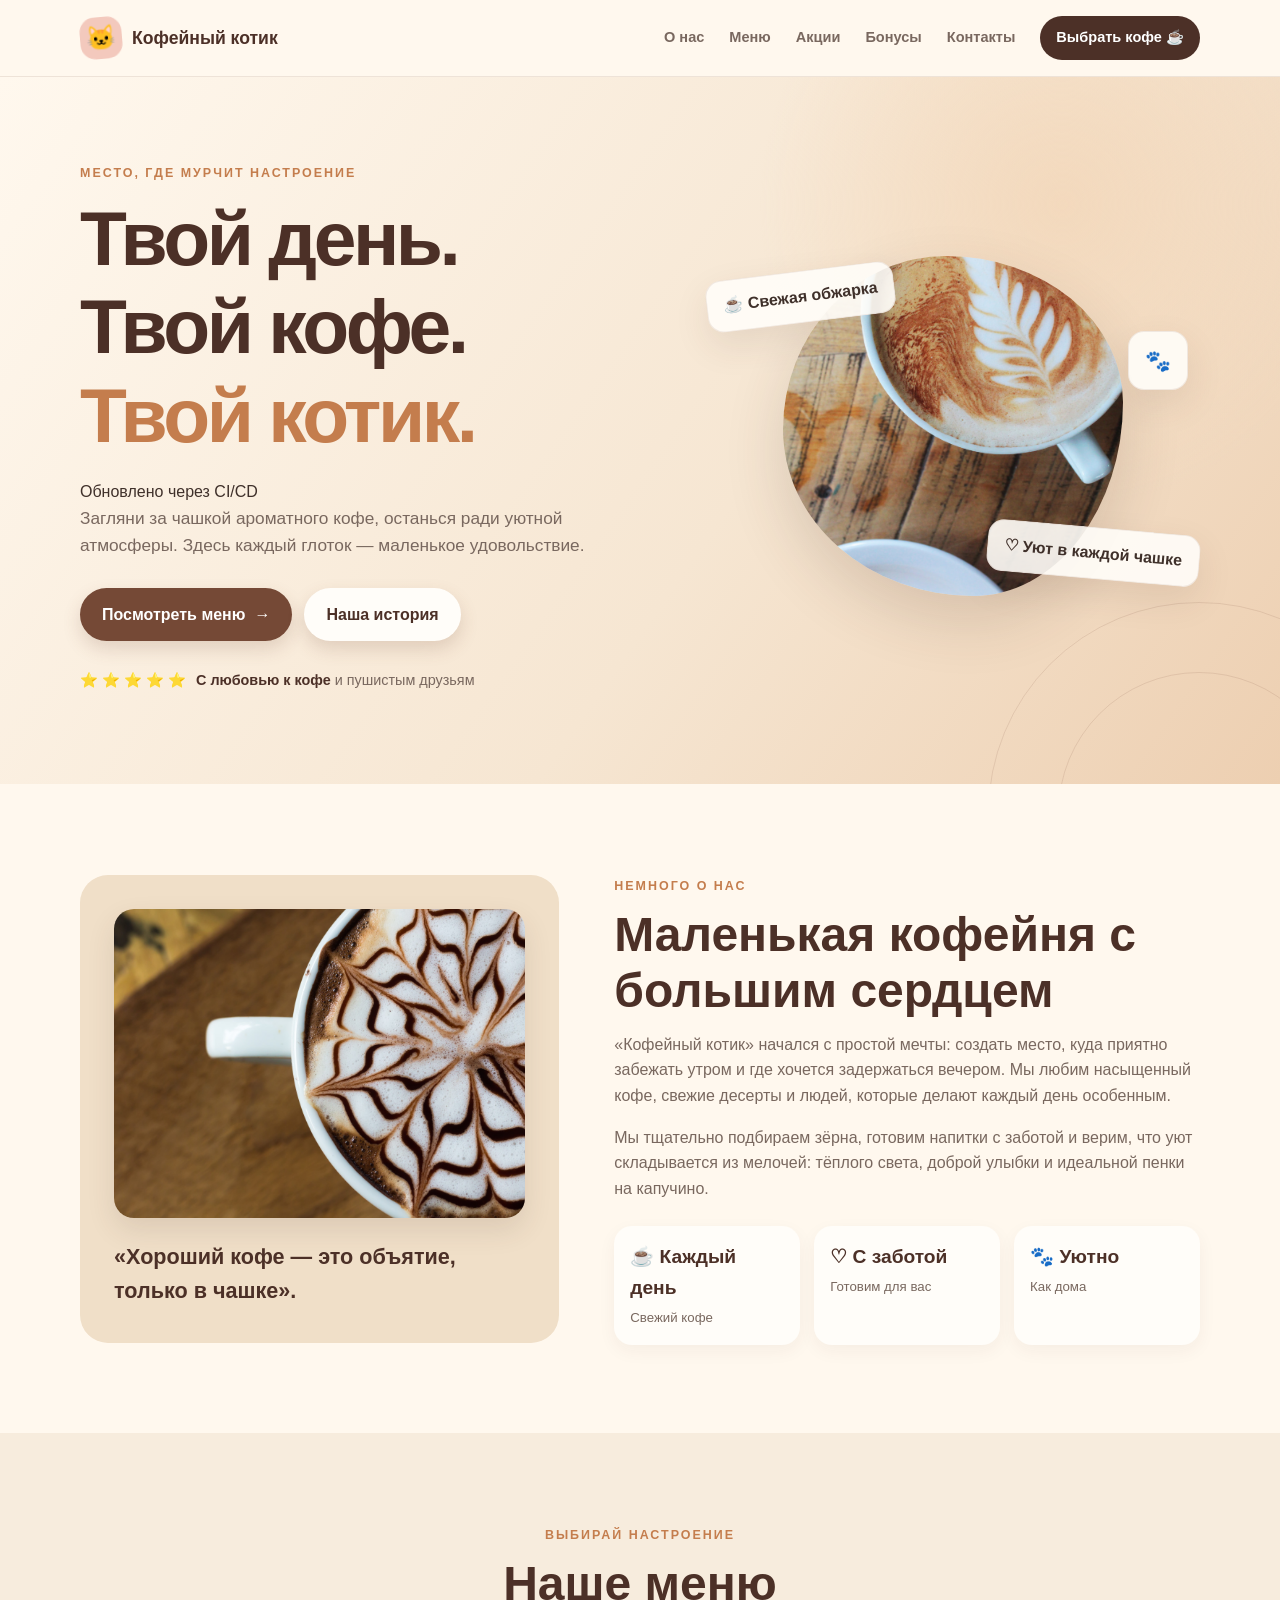
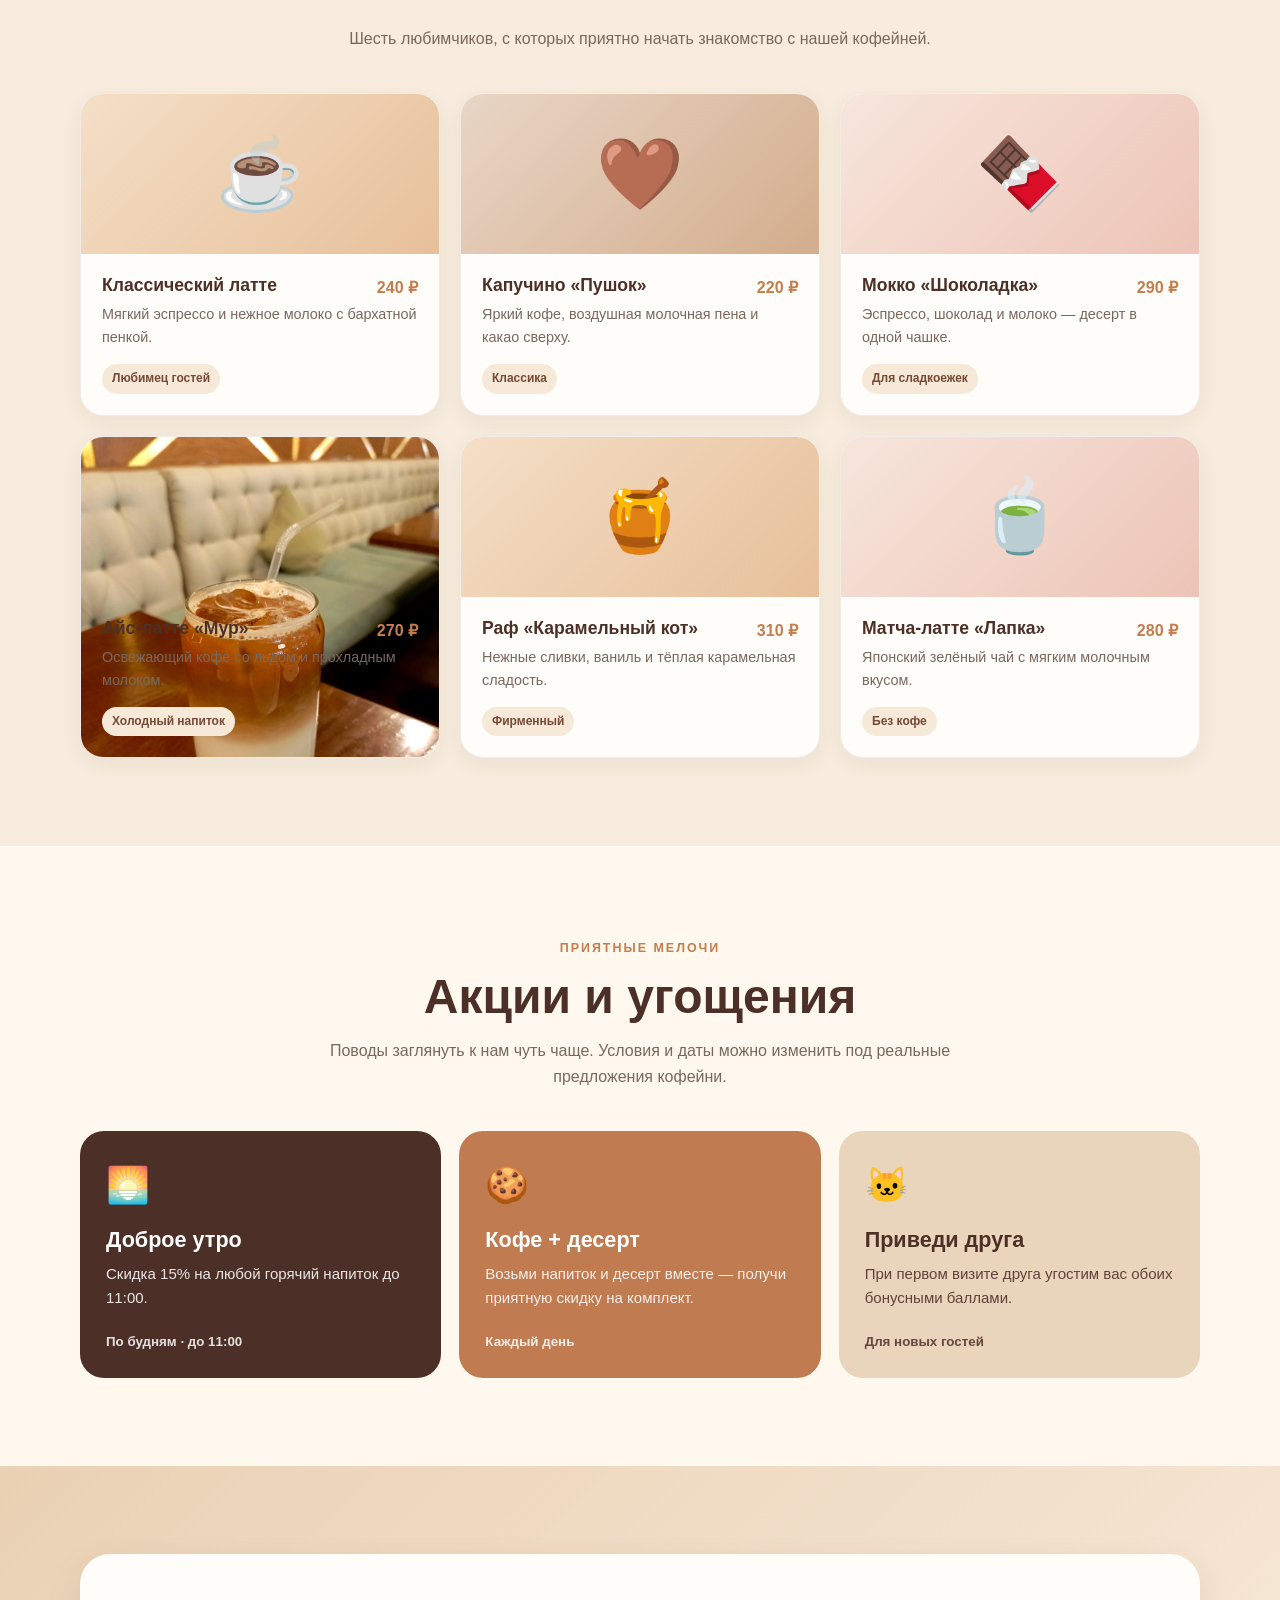
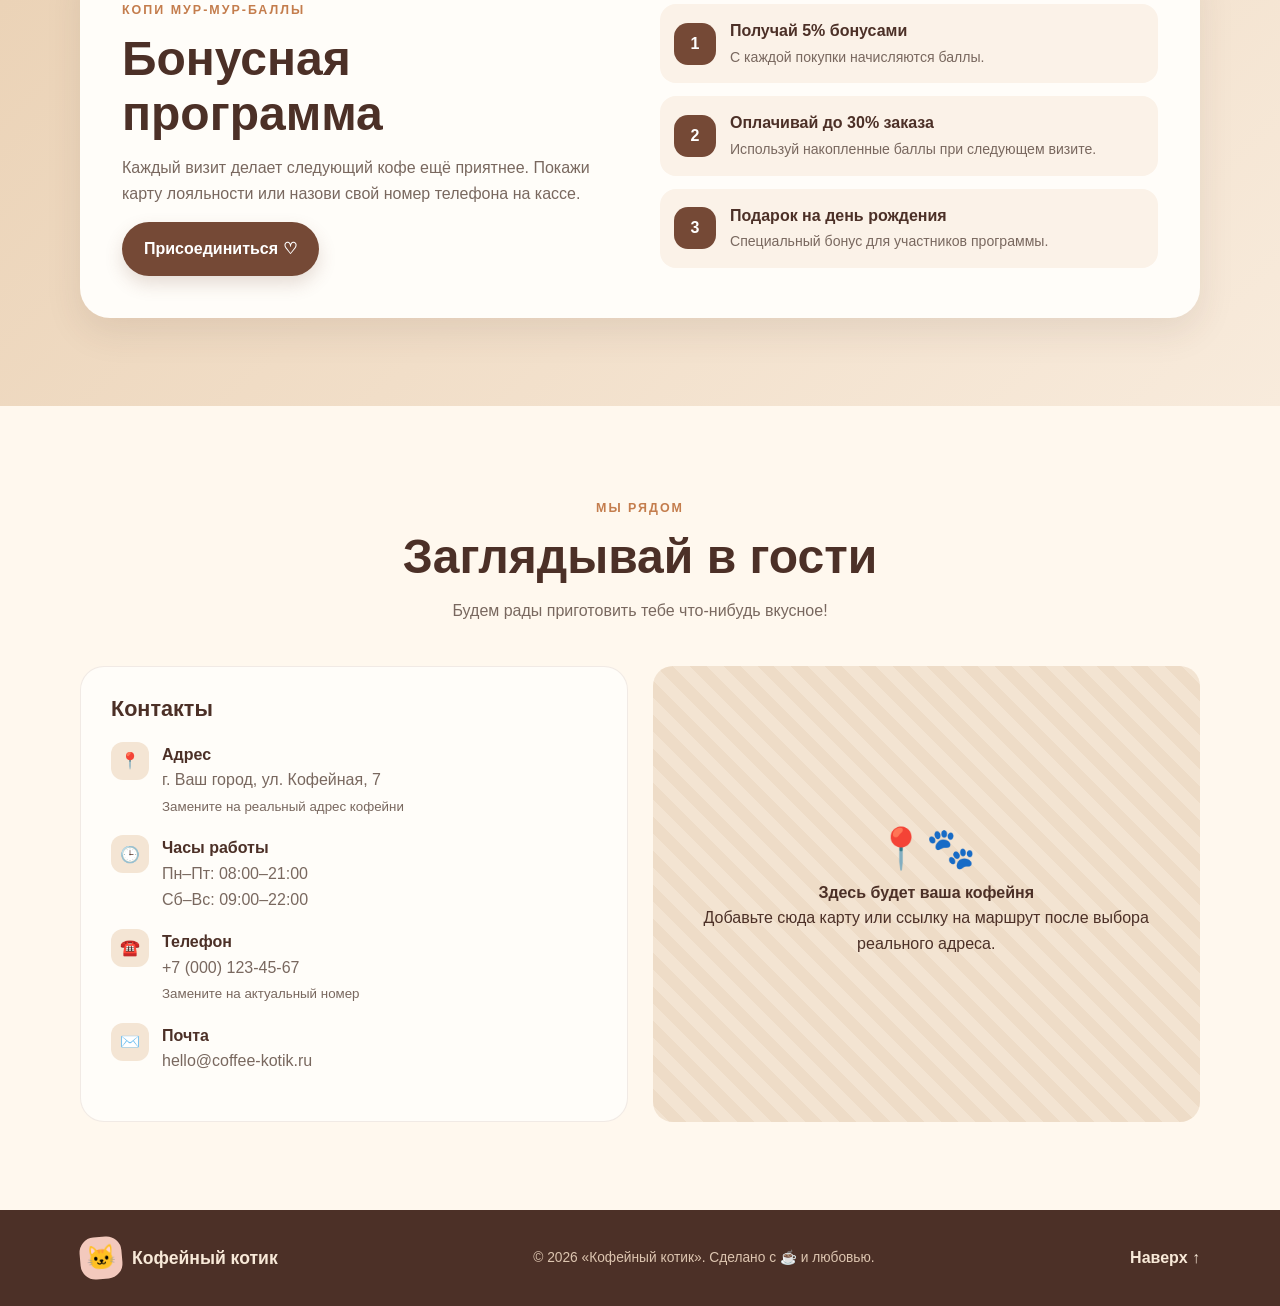
==== commit 74191fa2: "WE" ====
--- a/index.html
+++ b/index.html
@@ -243,7 +243,7 @@
       <div class="container hero-grid">
         <div class="reveal">
           <span class="eyebrow">Место, где мурчит настроение</span>
-          <h1>Твой день.<br>Твой кофе.<br><span>Твой котик.</span></h1>
+          <h1>Твой день.<br>Твой кофе.<br><span>Твой котик.</span></h1>Обновлено через CI/CD</span></h1>
           <p class="hero-copy">Загляни за чашкой ароматного кофе, останься ради уютной атмосферы. Здесь каждый глоток — маленькое удовольствие.</p>
           <div class="hero-actions">
             <a class="btn" href="#menu">Посмотреть меню <span>→</span></a>
@@ -376,4 +376,4 @@
     </div>
   </footer>
 </body>
-</html>+</html>
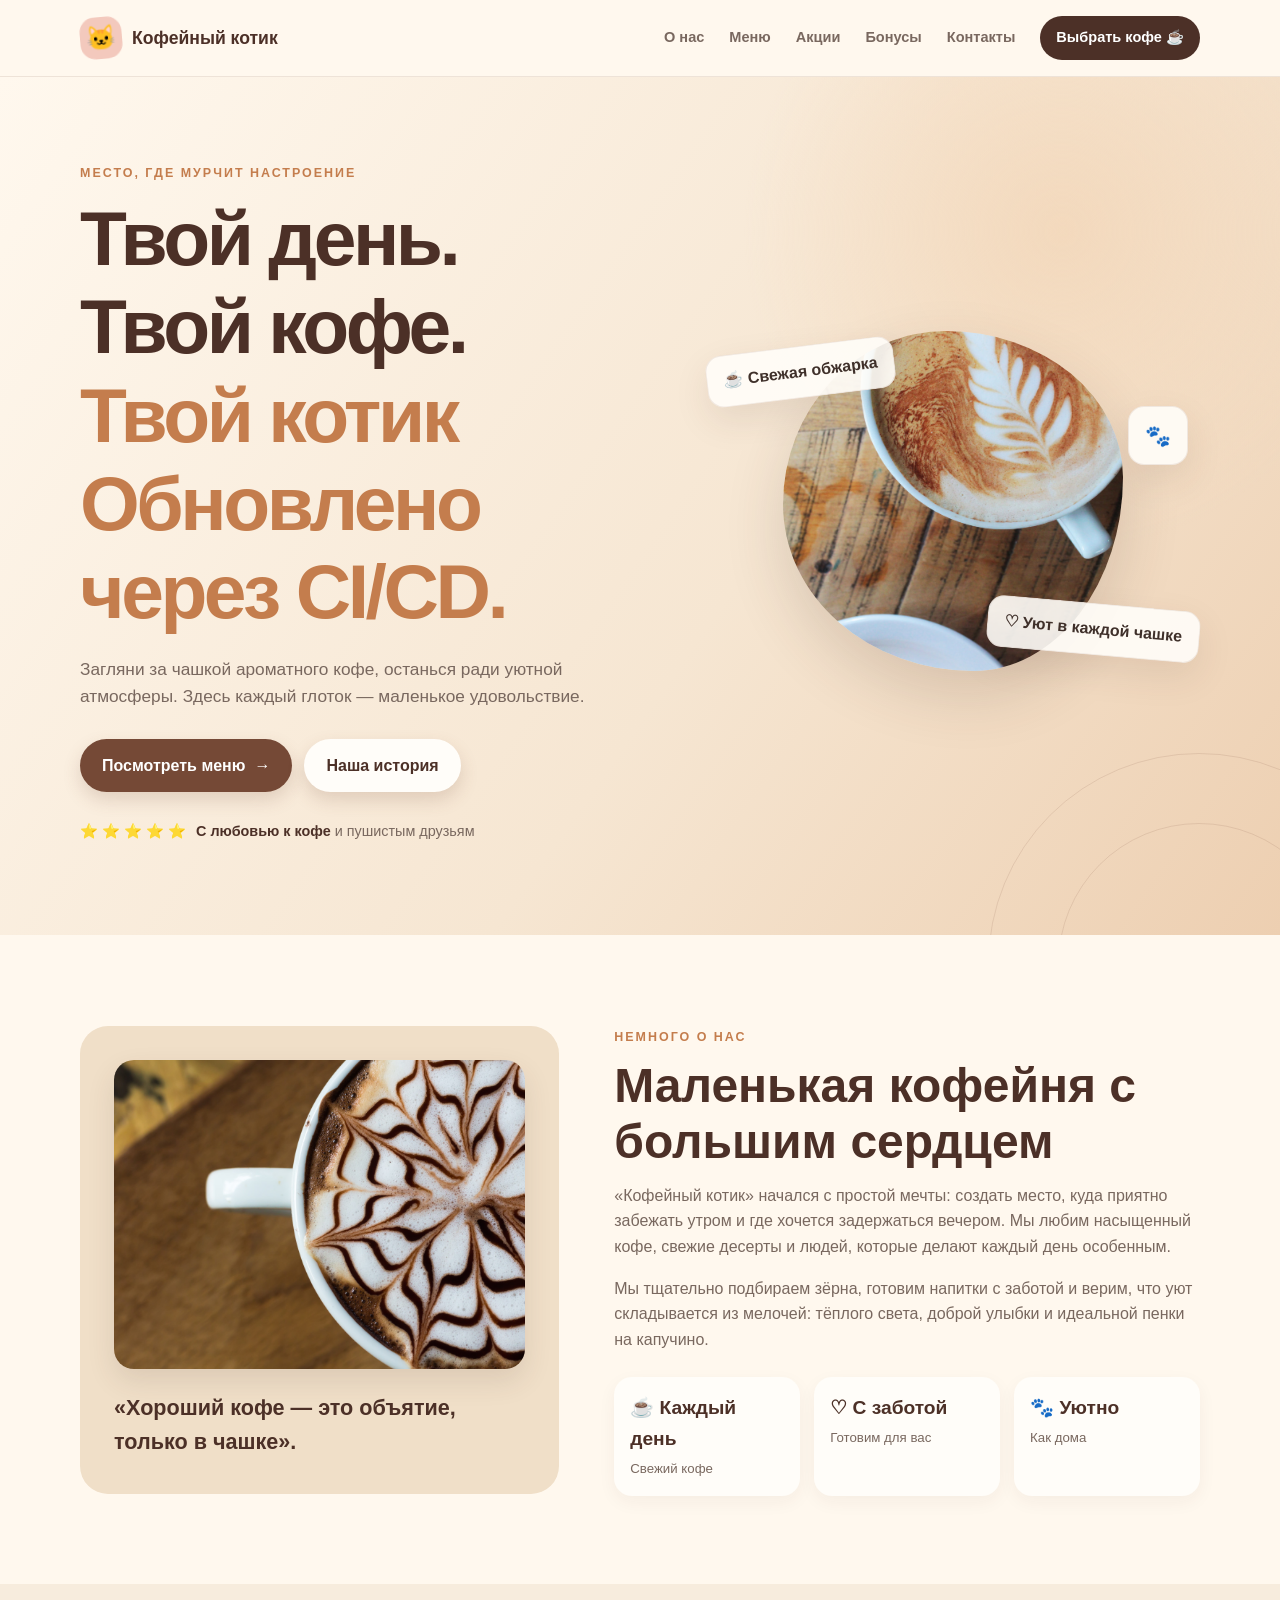
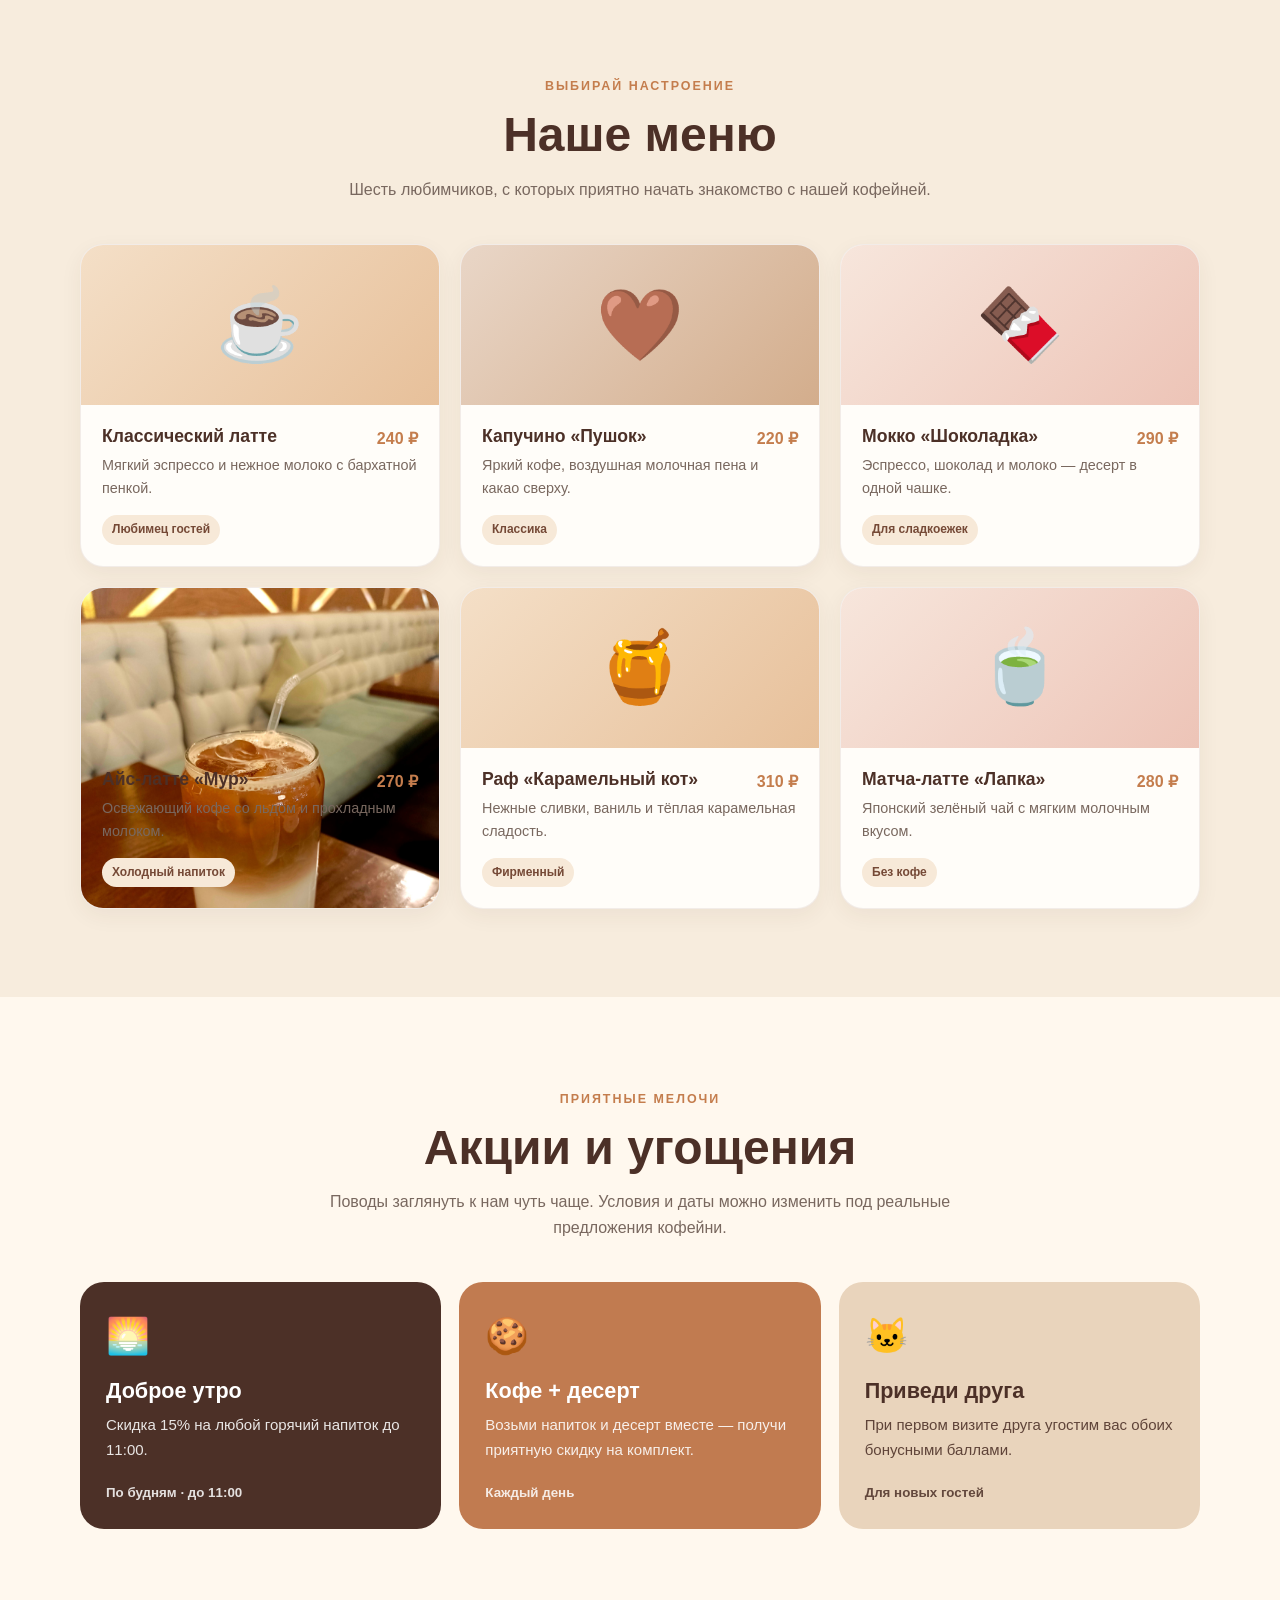
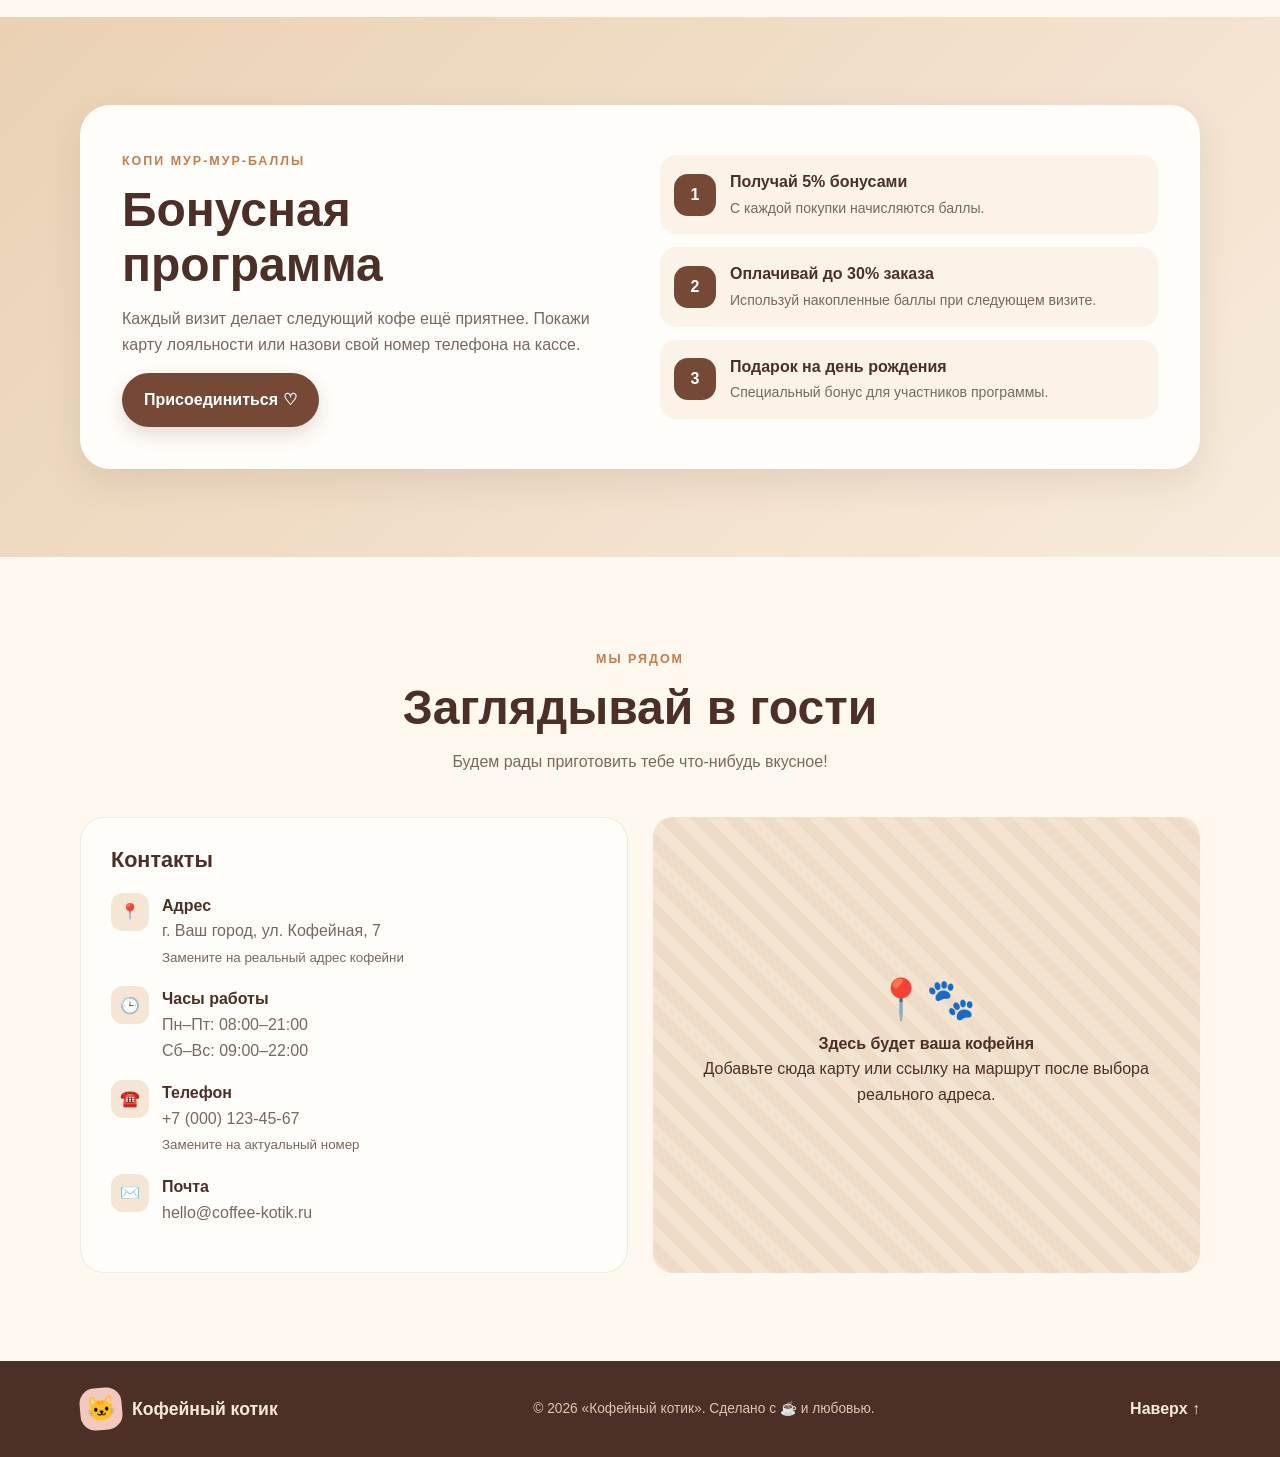
==== commit 9cd926ff: "T45Y54" ====
--- a/index.html
+++ b/index.html
@@ -243,7 +243,7 @@
       <div class="container hero-grid">
         <div class="reveal">
           <span class="eyebrow">Место, где мурчит настроение</span>
-          <h1>Твой день.<br>Твой кофе.<br><span>Твой котик.</span></h1>Обновлено через CI/CD</span></h1>
+          <h1>Твой день.<br>Твой кофе.<br><span>Твой котик Обновлено через CI/CD.</span></h1>
           <p class="hero-copy">Загляни за чашкой ароматного кофе, останься ради уютной атмосферы. Здесь каждый глоток — маленькое удовольствие.</p>
           <div class="hero-actions">
             <a class="btn" href="#menu">Посмотреть меню <span>→</span></a>
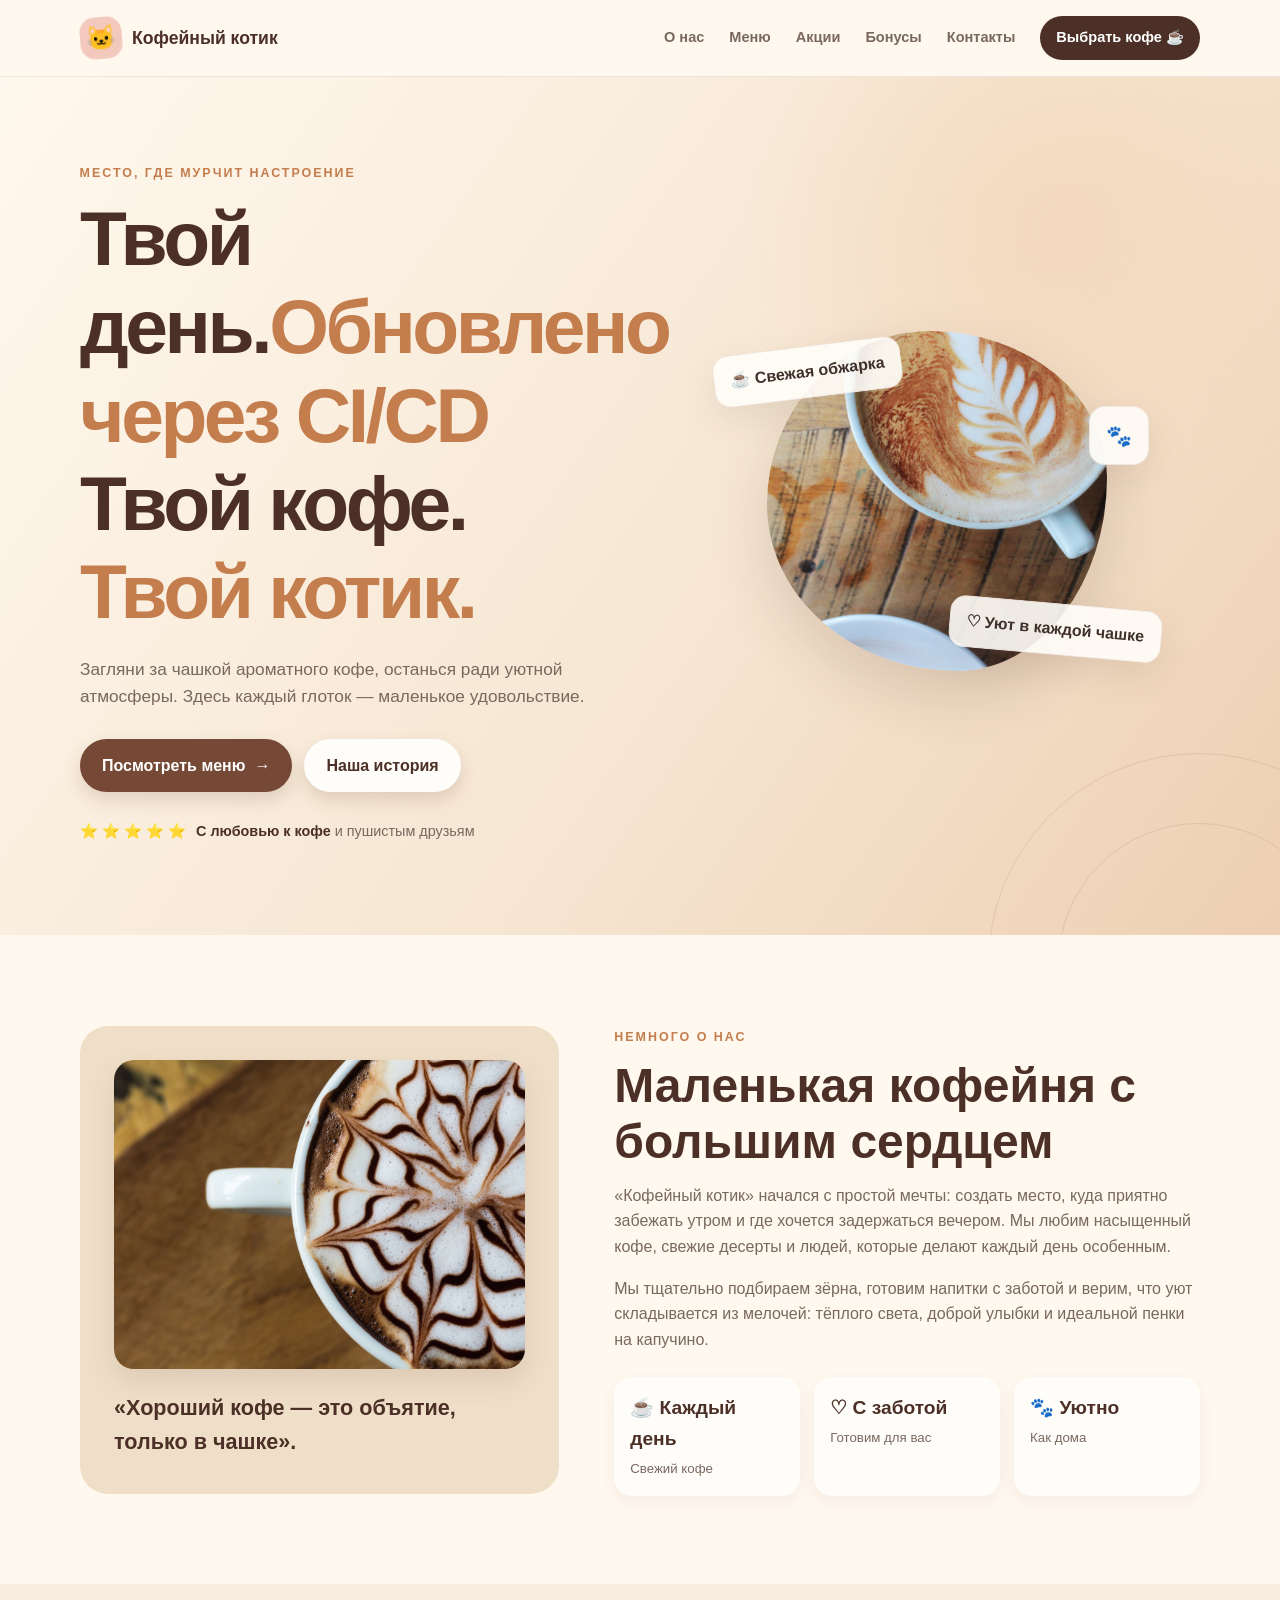
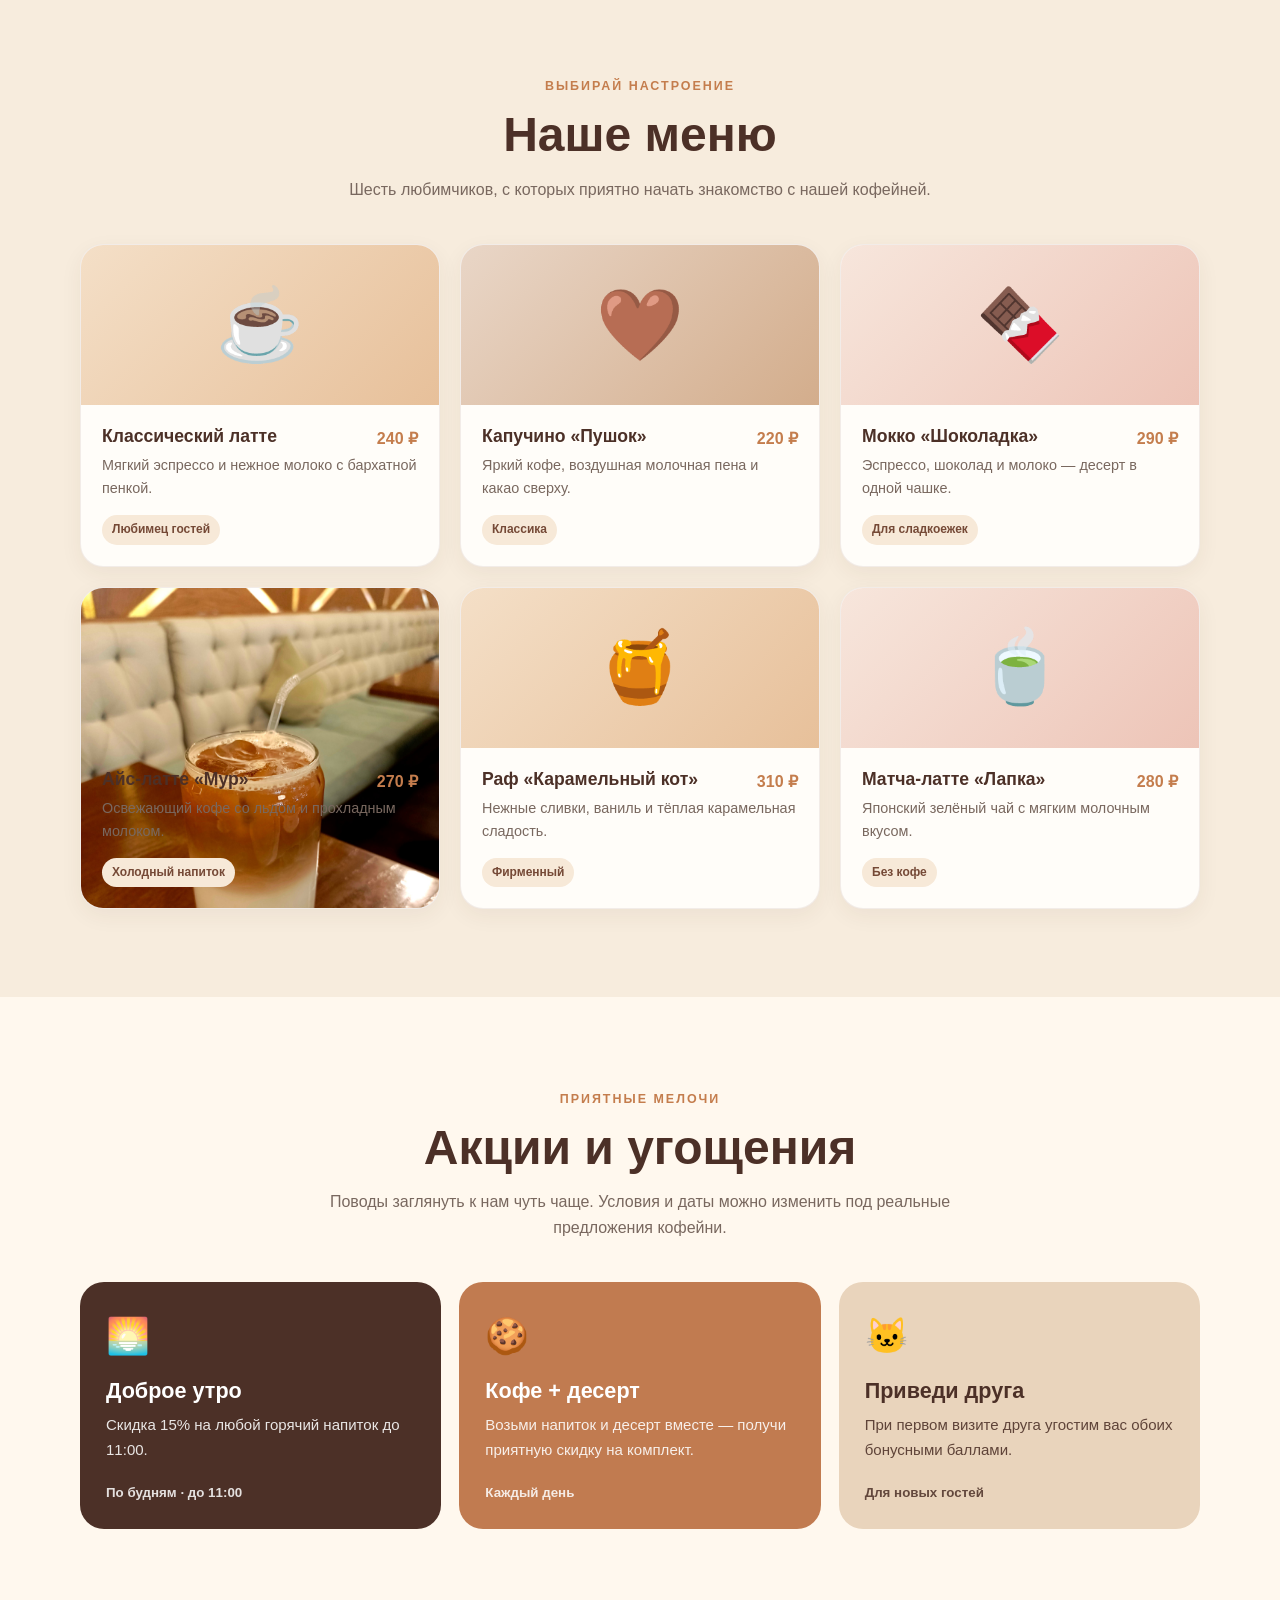
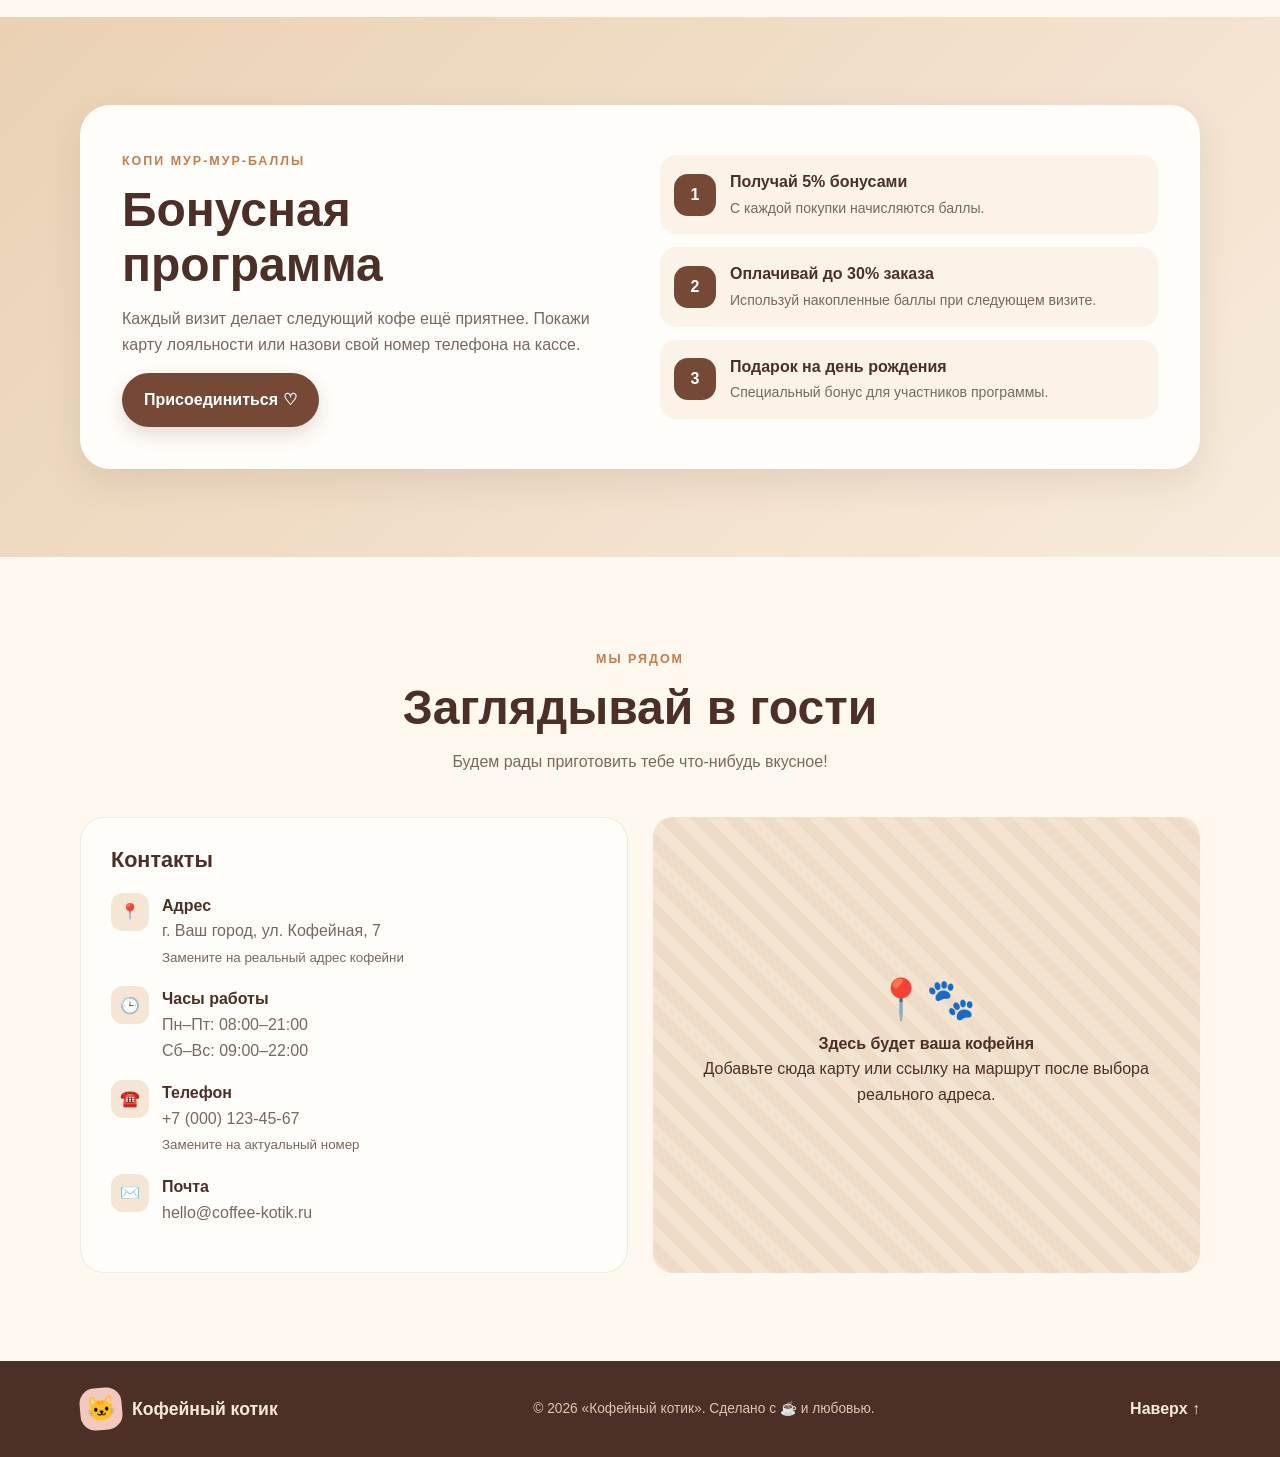
==== commit 1f0c6997: "546457" ====
--- a/index.html
+++ b/index.html
@@ -243,7 +243,7 @@
       <div class="container hero-grid">
         <div class="reveal">
           <span class="eyebrow">Место, где мурчит настроение</span>
-          <h1>Твой день.<br>Твой кофе.<br><span>Твой котик Обновлено через CI/CD.</span></h1>
+          <h1>Твой день.<span>Обновлено через CI/CD</span><br>Твой кофе.<br><span>Твой котик.</span></h1>
           <p class="hero-copy">Загляни за чашкой ароматного кофе, останься ради уютной атмосферы. Здесь каждый глоток — маленькое удовольствие.</p>
           <div class="hero-actions">
             <a class="btn" href="#menu">Посмотреть меню <span>→</span></a>
